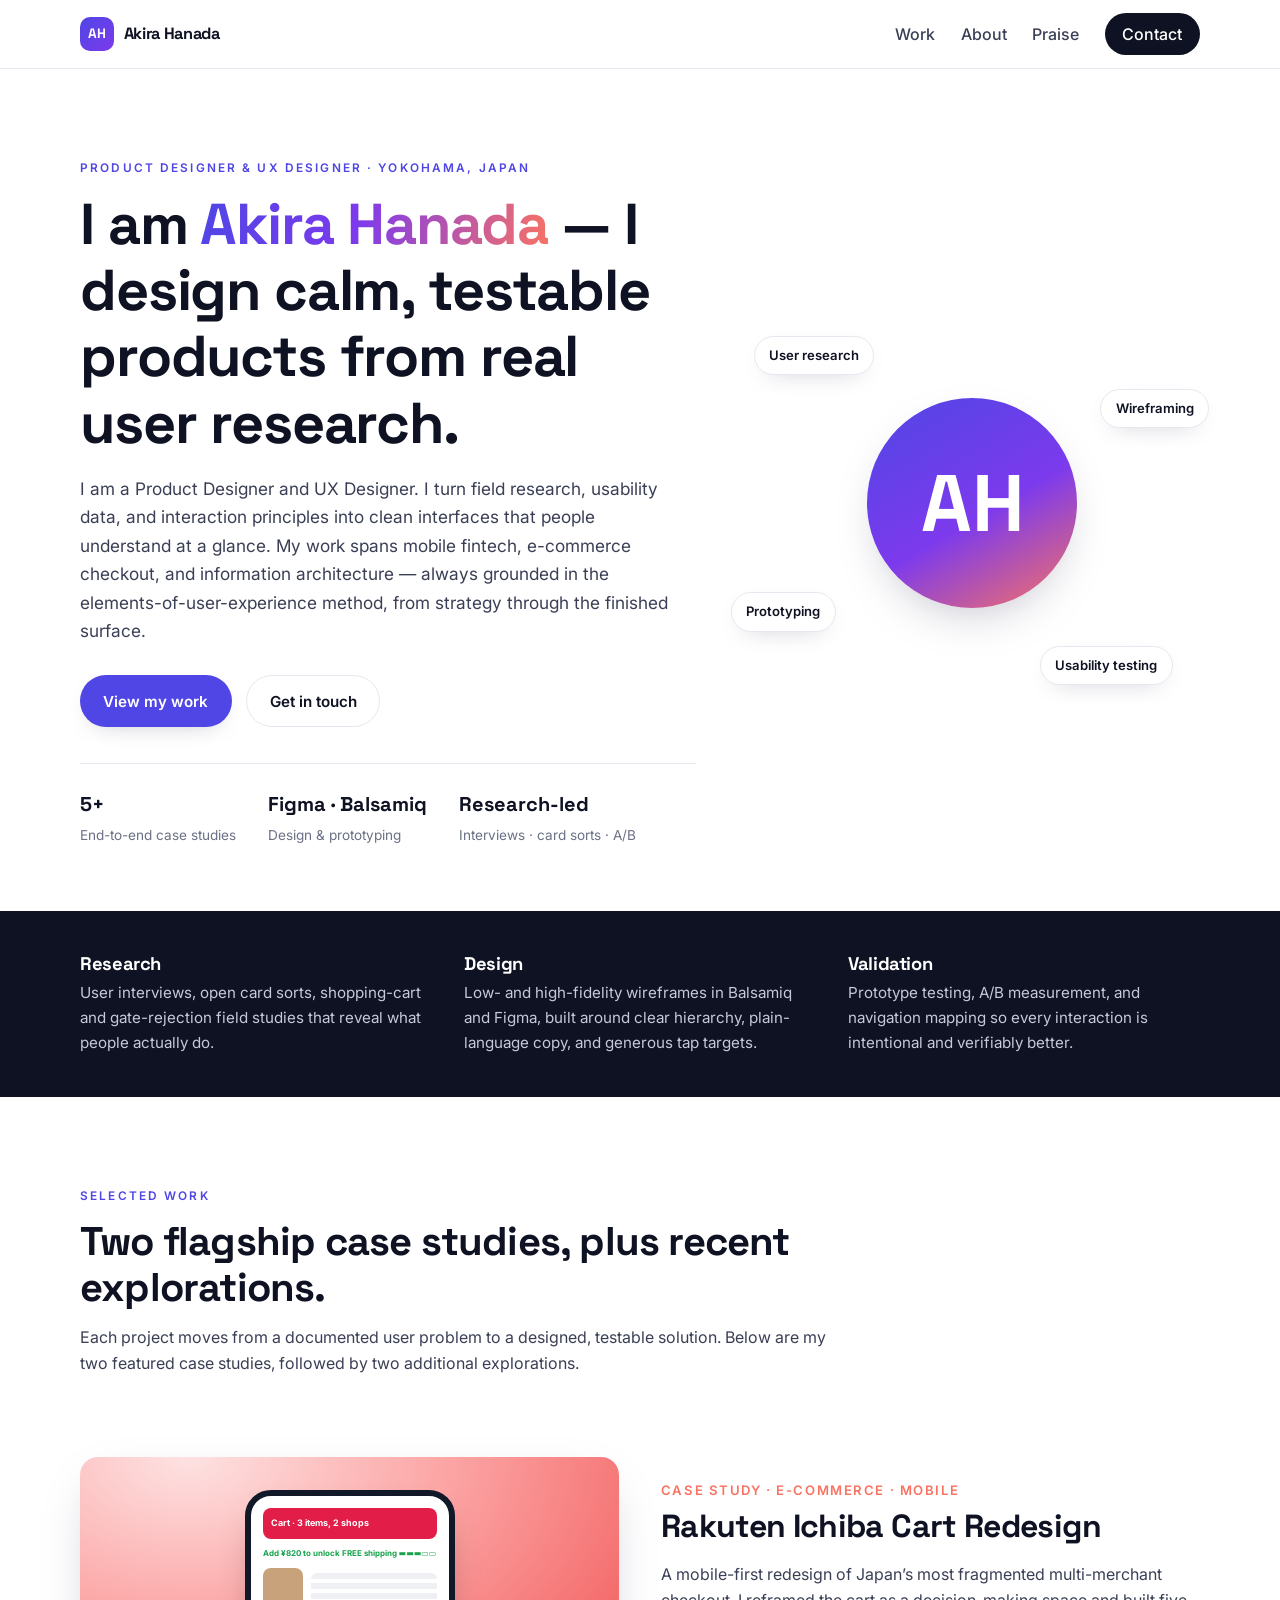
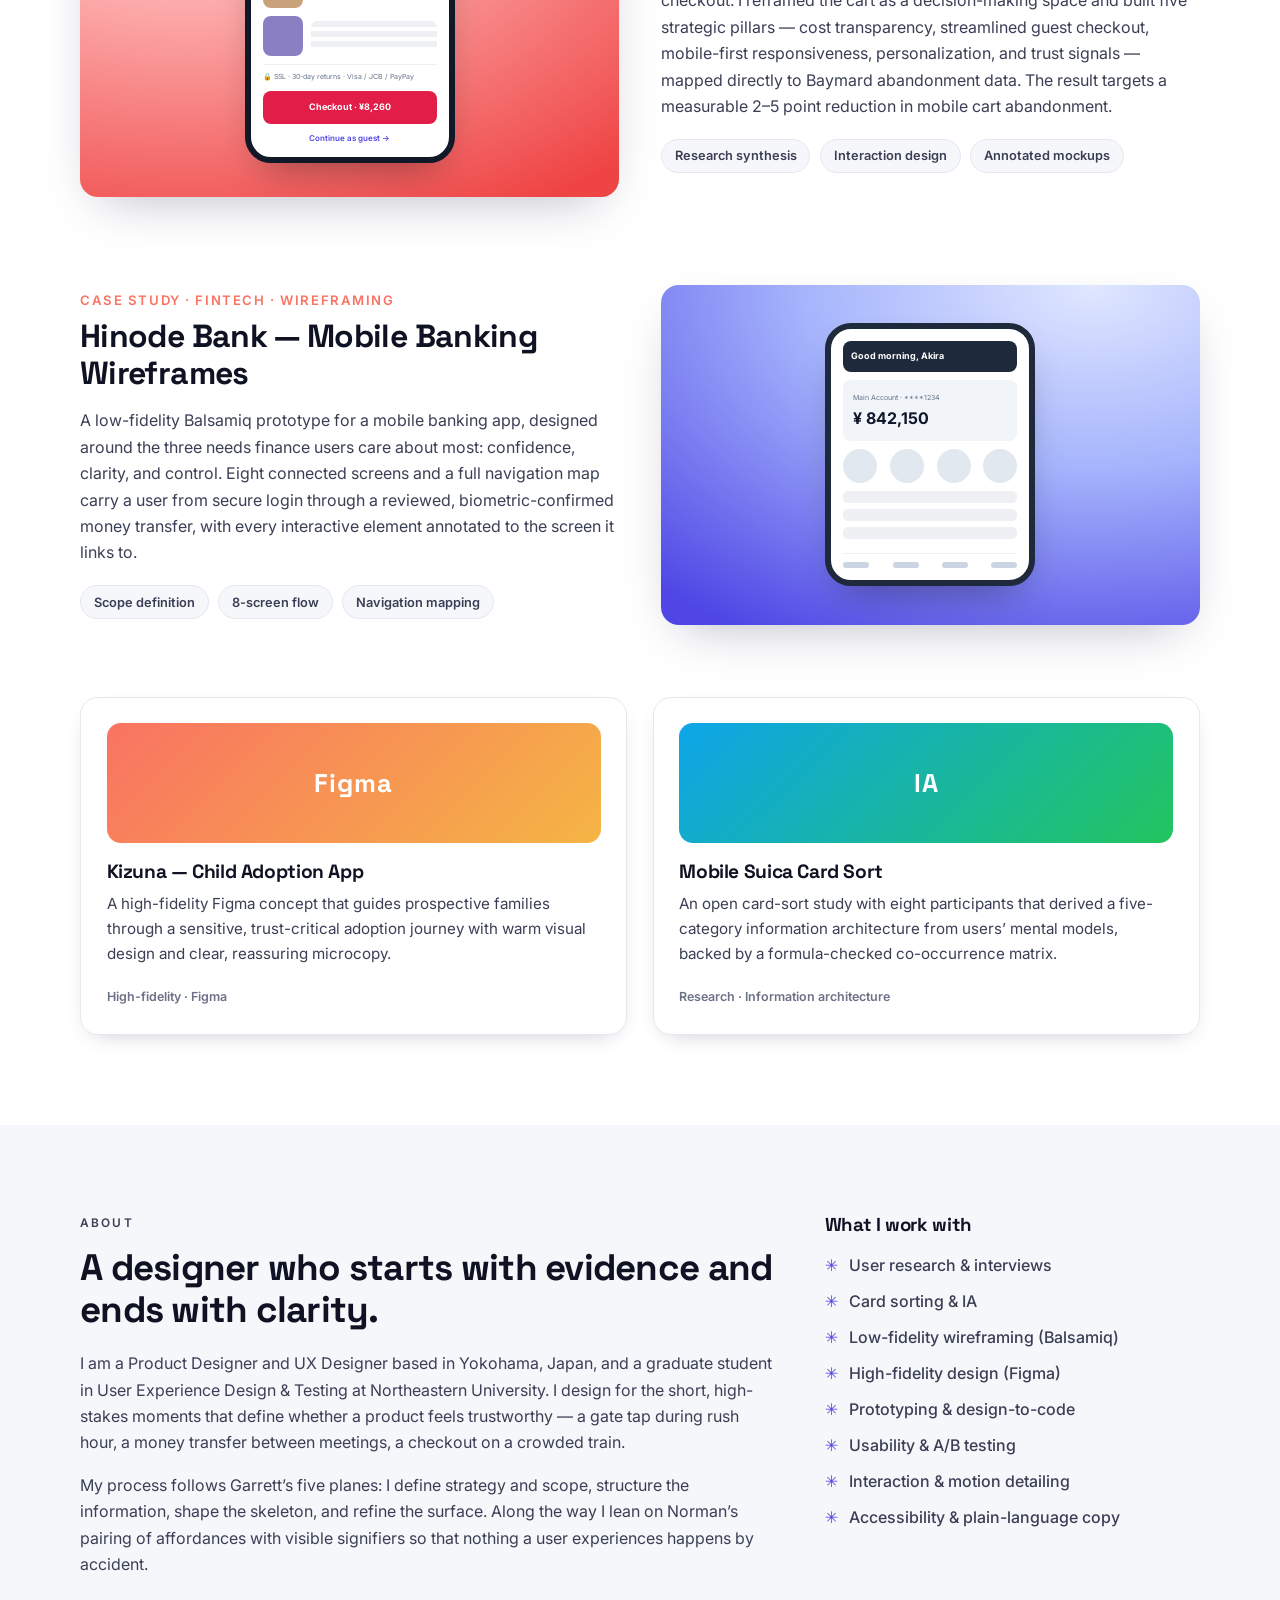
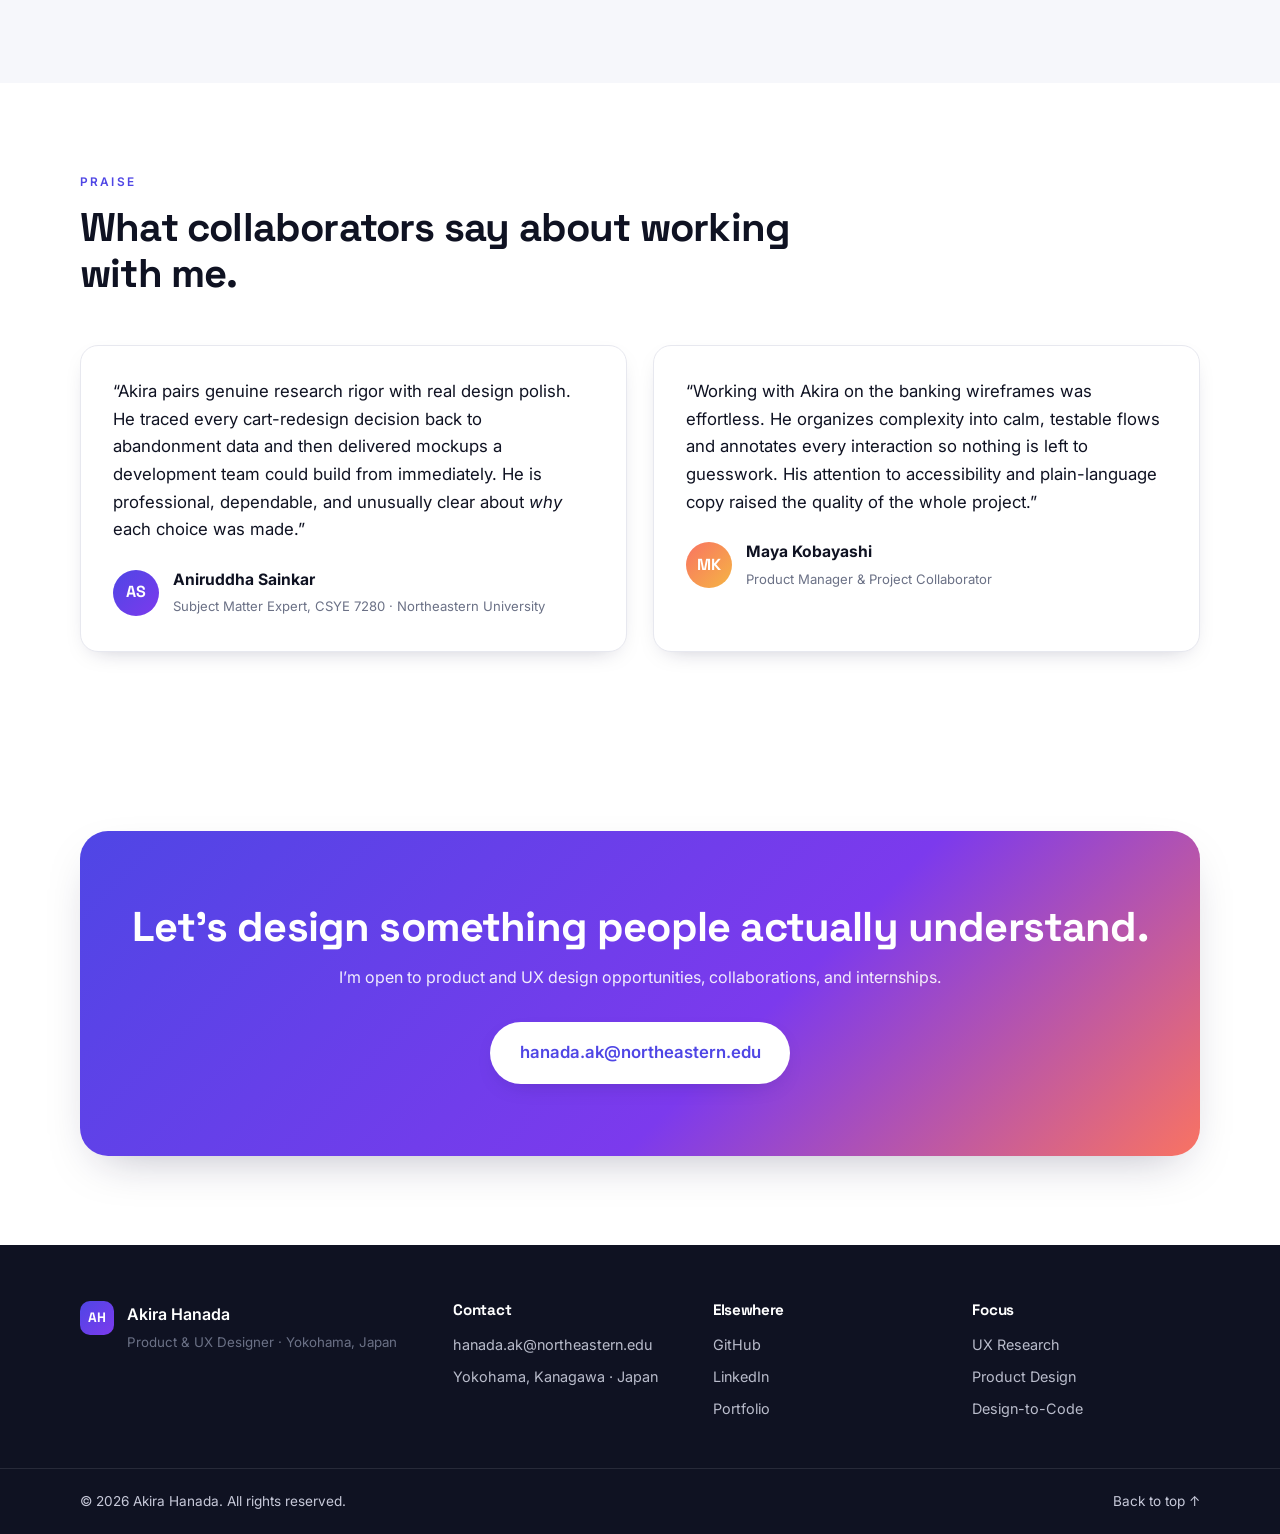
==== index.html @ cdd12715 "Initial commit: Akira Hanada ePortfolio (Product & UX Designer)" ====
<!DOCTYPE html>
<html lang="en">
<head>
  <meta charset="UTF-8" />
  <meta name="viewport" content="width=device-width, initial-scale=1.0" />
  <title>Akira Hanada — Product &amp; UX Designer</title>
  <meta name="description" content="Akira Hanada is a Product Designer and UX Designer who turns research into clean, testable, human-centered interfaces for mobile and web products." />
  <meta name="author" content="Akira Hanada" />

  <!-- Open Graph -->
  <meta property="og:title" content="Akira Hanada — Product &amp; UX Designer" />
  <meta property="og:description" content="Product Designer and UX Designer specializing in research-driven mobile and web experiences." />
  <meta property="og:type" content="website" />
  <meta property="og:url" content="https://akirahanada.github.io/" />

  <!-- Favicon (inline SVG monogram) -->
  <link rel="icon" href="data:image/svg+xml,%3Csvg xmlns='http://www.w3.org/2000/svg' viewBox='0 0 100 100'%3E%3Crect width='100' height='100' rx='22' fill='%234f46e5'/%3E%3Ctext x='50' y='68' font-family='Arial' font-size='52' font-weight='700' fill='white' text-anchor='middle'%3EAH%3C/text%3E%3C/svg%3E" />

  <link rel="preconnect" href="https://fonts.googleapis.com" />
  <link rel="preconnect" href="https://fonts.gstatic.com" crossorigin />
  <link href="https://fonts.googleapis.com/css2?family=Inter:wght@400;500;600;700&family=Space+Grotesk:wght@500;600;700&display=swap" rel="stylesheet" />
  <link rel="stylesheet" href="styles.css" />
</head>
<body>
  <!-- ===== Navigation ===== -->
  <header class="nav" id="top">
    <div class="container nav__inner">
      <a href="#top" class="brand" aria-label="Akira Hanada home">
        <span class="brand__mark">AH</span>
        <span class="brand__name">Akira Hanada</span>
      </a>

      <button class="nav__toggle" id="navToggle" aria-label="Toggle navigation" aria-expanded="false">
        <span></span><span></span><span></span>
      </button>

      <nav class="nav__links" id="navLinks">
        <a href="#work">Work</a>
        <a href="#about">About</a>
        <a href="#praise">Praise</a>
        <a href="#contact" class="nav__cta">Contact</a>
      </nav>
    </div>
  </header>

  <main>
    <!-- ===== Hero / Introduction ===== -->
    <section class="hero">
      <div class="container hero__inner">
        <div class="hero__copy">
          <p class="eyebrow">Product Designer &amp; UX Designer · Yokohama, Japan</p>
          <h1 class="hero__title">
            I&nbsp;am <span class="grad">Akira&nbsp;Hanada</span> — I design
            calm, testable products from real user research.
          </h1>
          <p class="hero__lead">
            I am a Product Designer and UX Designer. I turn field research, usability
            data, and interaction principles into clean interfaces that people
            understand at a glance. My work spans mobile fintech, e-commerce
            checkout, and information architecture — always grounded in the
            elements-of-user-experience method, from strategy through the finished
            surface.
          </p>
          <div class="hero__actions">
            <a href="#work" class="btn btn--primary">View my work</a>
            <a href="#contact" class="btn btn--ghost">Get in touch</a>
          </div>
          <ul class="hero__stats">
            <li><strong>5+</strong><span>End-to-end case studies</span></li>
            <li><strong>Figma · Balsamiq</strong><span>Design &amp; prototyping</span></li>
            <li><strong>Research-led</strong><span>Interviews · card sorts · A/B</span></li>
          </ul>
        </div>

        <div class="hero__visual" aria-hidden="true">
          <div class="avatar">AH</div>
          <div class="chip chip--1">User research</div>
          <div class="chip chip--2">Wireframing</div>
          <div class="chip chip--3">Prototyping</div>
          <div class="chip chip--4">Usability testing</div>
        </div>
      </div>
    </section>

    <!-- ===== What I do ===== -->
    <section class="strip">
      <div class="container strip__inner">
        <div class="strip__item">
          <h3>Research</h3>
          <p>User interviews, open card sorts, shopping-cart and gate-rejection field studies that reveal what people actually do.</p>
        </div>
        <div class="strip__item">
          <h3>Design</h3>
          <p>Low- and high-fidelity wireframes in Balsamiq and Figma, built around clear hierarchy, plain-language copy, and generous tap targets.</p>
        </div>
        <div class="strip__item">
          <h3>Validation</h3>
          <p>Prototype testing, A/B measurement, and navigation mapping so every interaction is intentional and verifiably better.</p>
        </div>
      </div>
    </section>

    <!-- ===== Project Showcase ===== -->
    <section class="section" id="work">
      <div class="container">
        <header class="section__head">
          <p class="eyebrow">Selected work</p>
          <h2>Two flagship case studies, plus recent explorations.</h2>
          <p class="section__sub">
            Each project moves from a documented user problem to a designed,
            testable solution. Below are my two featured case studies, followed by
            two additional explorations.
          </p>
        </header>

        <!-- Featured project 1 -->
        <article class="project">
          <div class="project__media project__media--rakuten" aria-hidden="true">
            <div class="phone">
              <div class="phone__bar"><span>Cart · 3 items, 2 shops</span></div>
              <div class="phone__ship">Add ¥820 to unlock FREE shipping ▬▬▬▭▭</div>
              <div class="phone__row"><span class="thumb"></span><span class="lines"></span></div>
              <div class="phone__row"><span class="thumb thumb--b"></span><span class="lines"></span></div>
              <div class="phone__trust">🔒 SSL · 30-day returns · Visa / JCB / PayPay</div>
              <div class="phone__cta">Checkout · ¥8,260</div>
              <div class="phone__guest">Continue as guest →</div>
            </div>
          </div>
          <div class="project__body">
            <p class="project__tag">Case study · E-commerce · Mobile</p>
            <h3 class="project__title">Rakuten Ichiba Cart Redesign</h3>
            <p class="project__desc">
              A mobile-first redesign of Japan&rsquo;s most fragmented multi-merchant
              checkout. I reframed the cart as a decision-making space and built five
              strategic pillars — cost transparency, streamlined guest checkout,
              mobile-first responsiveness, personalization, and trust signals — mapped
              directly to Baymard abandonment data. The result targets a measurable
              2–5 point reduction in mobile cart abandonment.
            </p>
            <ul class="project__meta">
              <li>Research synthesis</li><li>Interaction design</li><li>Annotated mockups</li>
            </ul>
          </div>
        </article>

        <!-- Featured project 2 -->
        <article class="project project--reverse">
          <div class="project__media project__media--hinode" aria-hidden="true">
            <div class="phone phone--bank">
              <div class="phone__bank-bar">Good morning, Akira</div>
              <div class="phone__balance"><small>Main Account · ****1234</small><b>¥ 842,150</b></div>
              <div class="phone__actions"><span></span><span></span><span></span><span></span></div>
              <div class="phone__list"><i></i><i></i><i></i></div>
              <div class="phone__nav"><u></u><u></u><u></u><u></u></div>
            </div>
          </div>
          <div class="project__body">
            <p class="project__tag">Case study · Fintech · Wireframing</p>
            <h3 class="project__title">Hinode Bank — Mobile Banking Wireframes</h3>
            <p class="project__desc">
              A low-fidelity Balsamiq prototype for a mobile banking app, designed
              around the three needs finance users care about most: confidence,
              clarity, and control. Eight connected screens and a full navigation map
              carry a user from secure login through a reviewed, biometric-confirmed
              money transfer, with every interactive element annotated to the screen
              it links to.
            </p>
            <ul class="project__meta">
              <li>Scope definition</li><li>8-screen flow</li><li>Navigation mapping</li>
            </ul>
          </div>
        </article>

        <!-- Additional explorations -->
        <div class="cards">
          <article class="card">
            <div class="card__art card__art--figma" aria-hidden="true">Figma</div>
            <h3>Kizuna — Child Adoption App</h3>
            <p>
              A high-fidelity Figma concept that guides prospective families through a
              sensitive, trust-critical adoption journey with warm visual design and
              clear, reassuring microcopy.
            </p>
            <span class="card__tag">High-fidelity · Figma</span>
          </article>

          <article class="card">
            <div class="card__art card__art--sort" aria-hidden="true">IA</div>
            <h3>Mobile Suica Card Sort</h3>
            <p>
              An open card-sort study with eight participants that derived a
              five-category information architecture from users&rsquo; mental models,
              backed by a formula-checked co-occurrence matrix.
            </p>
            <span class="card__tag">Research · Information architecture</span>
          </article>
        </div>
      </div>
    </section>

    <!-- ===== About ===== -->
    <section class="section section--muted" id="about">
      <div class="container about">
        <div class="about__copy">
          <p class="eyebrow">About</p>
          <h2>A designer who starts with evidence and ends with clarity.</h2>
          <p>
            I am a Product Designer and UX Designer based in Yokohama, Japan, and a
            graduate student in User Experience Design &amp; Testing at Northeastern
            University. I design for the short, high-stakes moments that define whether
            a product feels trustworthy — a gate tap during rush hour, a money transfer
            between meetings, a checkout on a crowded train.
          </p>
          <p>
            My process follows Garrett&rsquo;s five planes: I define strategy and scope,
            structure the information, shape the skeleton, and refine the surface. Along
            the way I lean on Norman&rsquo;s pairing of affordances with visible
            signifiers so that nothing a user experiences happens by accident.
          </p>
        </div>
        <div class="about__skills">
          <h3>What I work with</h3>
          <ul class="skills">
            <li>User research &amp; interviews</li>
            <li>Card sorting &amp; IA</li>
            <li>Low-fidelity wireframing (Balsamiq)</li>
            <li>High-fidelity design (Figma)</li>
            <li>Prototyping &amp; design-to-code</li>
            <li>Usability &amp; A/B testing</li>
            <li>Interaction &amp; motion detailing</li>
            <li>Accessibility &amp; plain-language copy</li>
          </ul>
        </div>
      </div>
    </section>

    <!-- ===== Testimonials ===== -->
    <section class="section" id="praise">
      <div class="container">
        <header class="section__head">
          <p class="eyebrow">Praise</p>
          <h2>What collaborators say about working with me.</h2>
        </header>
        <div class="quotes">
          <figure class="quote">
            <blockquote>
              &ldquo;Akira pairs genuine research rigor with real design polish. He
              traced every cart-redesign decision back to abandonment data and then
              delivered mockups a development team could build from immediately. He is
              professional, dependable, and unusually clear about <em>why</em> each
              choice was made.&rdquo;
            </blockquote>
            <figcaption>
              <span class="quote__avatar">AS</span>
              <span>
                <strong>Aniruddha Sainkar</strong>
                <small>Subject Matter Expert, CSYE 7280 · Northeastern University</small>
              </span>
            </figcaption>
          </figure>

          <figure class="quote">
            <blockquote>
              &ldquo;Working with Akira on the banking wireframes was effortless. He
              organizes complexity into calm, testable flows and annotates every
              interaction so nothing is left to guesswork. His attention to accessibility
              and plain-language copy raised the quality of the whole project.&rdquo;
            </blockquote>
            <figcaption>
              <span class="quote__avatar quote__avatar--2">MK</span>
              <span>
                <strong>Maya Kobayashi</strong>
                <small>Product Manager &amp; Project Collaborator</small>
              </span>
            </figcaption>
          </figure>
        </div>
      </div>
    </section>

    <!-- ===== Contact CTA ===== -->
    <section class="section cta" id="contact">
      <div class="container cta__inner">
        <h2>Let&rsquo;s design something people actually understand.</h2>
        <p>I&rsquo;m open to product and UX design opportunities, collaborations, and internships.</p>
        <a href="mailto:hanada.ak@northeastern.edu" class="btn btn--primary btn--lg">hanada.ak@northeastern.edu</a>
      </div>
    </section>
  </main>

  <!-- ===== Footer ===== -->
  <footer class="footer">
    <div class="container footer__inner">
      <div class="footer__brand">
        <span class="brand__mark">AH</span>
        <p>Akira Hanada<br /><small>Product &amp; UX Designer · Yokohama, Japan</small></p>
      </div>

      <div class="footer__col">
        <h4>Contact</h4>
        <a href="mailto:hanada.ak@northeastern.edu">hanada.ak@northeastern.edu</a>
        <span>Yokohama, Kanagawa · Japan</span>
      </div>

      <div class="footer__col">
        <h4>Elsewhere</h4>
        <a href="https://github.com/akirahanada" target="_blank" rel="noopener">GitHub</a>
        <a href="https://www.linkedin.com/in/akirahanada" target="_blank" rel="noopener">LinkedIn</a>
        <a href="https://akirahanada.github.io/" target="_blank" rel="noopener">Portfolio</a>
      </div>

      <div class="footer__col">
        <h4>Focus</h4>
        <span>UX Research</span>
        <span>Product Design</span>
        <span>Design-to-Code</span>
      </div>
    </div>
    <div class="footer__base">
      <div class="container footer__base-inner">
        <span>© <span id="year"></span> Akira Hanada. All rights reserved.</span>
        <a href="#top">Back to top ↑</a>
      </div>
    </div>
  </footer>

  <script src="script.js"></script>
</body>
</html>
---- styles.css ----
/* ===========================================================
   Akira Hanada — Portfolio styles
   =========================================================== */
:root {
  --ink: #0f1222;
  --ink-soft: #3a3f55;
  --muted: #6b7186;
  --line: #e7e8ef;
  --bg: #ffffff;
  --bg-soft: #f6f7fb;
  --brand: #4f46e5;
  --brand-2: #7c3aed;
  --accent: #f97362;
  --accent-2: #f5b544;
  --radius: 18px;
  --shadow: 0 18px 50px -22px rgba(24, 20, 60, .35);
  --shadow-sm: 0 8px 24px -14px rgba(24, 20, 60, .35);
  --maxw: 1120px;
  --ease: cubic-bezier(.22, .61, .36, 1);
}

* { box-sizing: border-box; }

html { scroll-behavior: smooth; }

body {
  margin: 0;
  font-family: "Inter", system-ui, -apple-system, "Segoe UI", sans-serif;
  color: var(--ink);
  background: var(--bg);
  line-height: 1.65;
  -webkit-font-smoothing: antialiased;
}

h1, h2, h3, h4, .brand__name {
  font-family: "Space Grotesk", "Inter", sans-serif;
  line-height: 1.15;
  letter-spacing: -0.02em;
  margin: 0;
}

a { color: inherit; text-decoration: none; }
img { max-width: 100%; display: block; }

.container { width: min(var(--maxw), 92%); margin-inline: auto; }

.eyebrow {
  text-transform: uppercase;
  letter-spacing: .18em;
  font-size: .74rem;
  font-weight: 600;
  color: var(--brand);
  margin: 0 0 .8rem;
}

.grad {
  background: linear-gradient(100deg, var(--brand), var(--brand-2) 45%, var(--accent));
  -webkit-background-clip: text;
  background-clip: text;
  color: transparent;
}

/* ===== Buttons ===== */
.btn {
  display: inline-flex;
  align-items: center;
  gap: .5rem;
  padding: .8rem 1.4rem;
  border-radius: 999px;
  font-weight: 600;
  font-size: .95rem;
  transition: transform .25s var(--ease), box-shadow .25s var(--ease), background .25s;
  border: 1.5px solid transparent;
}
.btn--primary { background: var(--brand); color: #fff; box-shadow: var(--shadow-sm); }
.btn--primary:hover { transform: translateY(-2px); box-shadow: 0 16px 34px -16px rgba(79,70,229,.7); }
.btn--ghost { border-color: var(--line); color: var(--ink); }
.btn--ghost:hover { border-color: var(--brand); color: var(--brand); transform: translateY(-2px); }
.btn--lg { padding: 1rem 1.8rem; font-size: 1.05rem; }

/* ===== Navigation ===== */
.nav {
  position: sticky; top: 0; z-index: 50;
  background: rgba(255,255,255,.82);
  backdrop-filter: saturate(180%) blur(14px);
  border-bottom: 1px solid var(--line);
}
.nav__inner { display: flex; align-items: center; justify-content: space-between; height: 68px; }
.brand { display: flex; align-items: center; gap: .6rem; font-weight: 700; }
.brand__mark {
  width: 34px; height: 34px; border-radius: 10px;
  background: linear-gradient(135deg, var(--brand), var(--brand-2));
  color: #fff; display: grid; place-items: center;
  font-family: "Space Grotesk"; font-size: .85rem; font-weight: 700;
}
.brand__name { font-size: 1.02rem; }
.nav__links { display: flex; align-items: center; gap: 1.6rem; }
.nav__links a { font-weight: 500; color: var(--ink-soft); transition: color .2s; }
.nav__links a:hover { color: var(--brand); }
.nav__cta {
  background: var(--ink); color: #fff !important;
  padding: .5rem 1.1rem; border-radius: 999px;
}
.nav__cta:hover { background: var(--brand); }
.nav__toggle { display: none; flex-direction: column; gap: 5px; background: none; border: 0; cursor: pointer; padding: 6px; }
.nav__toggle span { width: 24px; height: 2px; background: var(--ink); border-radius: 2px; transition: .3s; }

/* ===== Hero ===== */
.hero { padding: clamp(3rem, 7vw, 6rem) 0 clamp(2.5rem, 5vw, 4rem); overflow: hidden; }
.hero__inner { display: grid; grid-template-columns: 1.15fr .85fr; gap: 3rem; align-items: center; }
.hero__title { font-size: clamp(2.1rem, 4.6vw, 3.6rem); font-weight: 700; margin-bottom: 1.2rem; }
.hero__lead { color: var(--ink-soft); font-size: 1.08rem; max-width: 54ch; }
.hero__actions { display: flex; gap: .9rem; margin: 1.8rem 0 2.2rem; flex-wrap: wrap; }
.hero__stats { list-style: none; display: flex; gap: 2rem; padding: 0; margin: 0; flex-wrap: wrap; border-top: 1px solid var(--line); padding-top: 1.5rem; }
.hero__stats strong { display: block; font-family: "Space Grotesk"; font-size: 1.25rem; }
.hero__stats span { color: var(--muted); font-size: .85rem; }

.hero__visual { position: relative; height: 380px; display: grid; place-items: center; }
.avatar {
  width: 210px; height: 210px; border-radius: 50%;
  background: linear-gradient(150deg, var(--brand), var(--brand-2) 55%, var(--accent));
  color: #fff; display: grid; place-items: center;
  font-family: "Space Grotesk"; font-size: 5rem; font-weight: 700;
  box-shadow: var(--shadow);
}
.chip {
  position: absolute; background: #fff; border: 1px solid var(--line);
  padding: .5rem .9rem; border-radius: 999px; font-size: .82rem; font-weight: 600;
  box-shadow: var(--shadow-sm); animation: float 6s ease-in-out infinite;
}
.chip--1 { top: 6%; left: 2%; }
.chip--2 { top: 20%; right: -2%; animation-delay: 1.2s; }
.chip--3 { bottom: 16%; left: -3%; animation-delay: 2.1s; }
.chip--4 { bottom: 2%; right: 6%; animation-delay: 3s; }
@keyframes float { 0%,100% { transform: translateY(0); } 50% { transform: translateY(-10px); } }

/* ===== Strip ===== */
.strip { background: var(--ink); color: #fff; }
.strip__inner { display: grid; grid-template-columns: repeat(3, 1fr); gap: 2rem; padding: 2.6rem 0; }
.strip__item h3 { font-size: 1.15rem; margin-bottom: .4rem; color: #fff; }
.strip__item p { margin: 0; color: #c7c9d9; font-size: .95rem; }

/* ===== Sections ===== */
.section { padding: clamp(3.5rem, 7vw, 6rem) 0; }
.section--muted { background: var(--bg-soft); }
.section__head { max-width: 760px; margin-bottom: 3rem; }
.section__head h2 { font-size: clamp(1.7rem, 3.3vw, 2.5rem); }
.section__sub { color: var(--ink-soft); margin-top: .8rem; }

/* ===== Projects ===== */
.project {
  display: grid; grid-template-columns: 1fr 1fr; gap: 2.6rem; align-items: center;
  padding: 2rem 0; margin-bottom: 1.5rem;
}
.project--reverse .project__media { order: 2; }
.project__tag { color: var(--accent); font-weight: 600; font-size: .82rem; text-transform: uppercase; letter-spacing: .12em; margin: 0 0 .4rem; }
.project__title { font-size: clamp(1.5rem, 2.6vw, 2rem); margin-bottom: .8rem; }
.project__desc { color: var(--ink-soft); }
.project__meta { list-style: none; display: flex; flex-wrap: wrap; gap: .6rem; padding: 0; margin: 1.2rem 0 0; }
.project__meta li { background: var(--bg-soft); border: 1px solid var(--line); padding: .35rem .8rem; border-radius: 999px; font-size: .8rem; font-weight: 600; color: var(--ink-soft); }

.project__media {
  border-radius: var(--radius); min-height: 340px; display: grid; place-items: center;
  box-shadow: var(--shadow); position: relative; overflow: hidden;
}
.project__media--rakuten { background: radial-gradient(120% 120% at 20% 0%, #fee2e2, #fca5a5 40%, #ef4444); }
.project__media--hinode { background: radial-gradient(120% 120% at 80% 0%, #e0e7ff, #a5b4fc 45%, #4f46e5); }

/* phone mockups */
.phone {
  width: 210px; background: #fff; border-radius: 26px; padding: 12px;
  box-shadow: 0 20px 40px -18px rgba(0,0,0,.4); border: 6px solid #111827;
  display: flex; flex-direction: column; gap: 8px; font-size: 9px;
}
.phone__bar { background: #e11d48; color: #fff; border-radius: 8px; padding: 8px; font-weight: 700; }
.phone__ship { color: #16a34a; font-weight: 700; font-size: 8px; }
.phone__row { display: flex; gap: 8px; align-items: center; }
.thumb { width: 40px; height: 40px; border-radius: 8px; background: #c8a27a; flex: none; }
.thumb--b { background: #8b7fc4; }
.lines { flex: 1; height: 30px; border-radius: 6px; background: repeating-linear-gradient(#eef0f4 0 6px, #fff 6px 10px); }
.phone__trust { font-size: 7px; color: #64748b; border-top: 1px solid #eef0f4; padding-top: 6px; }
.phone__cta { background: #e11d48; color: #fff; text-align: center; padding: 9px; border-radius: 8px; font-weight: 700; }
.phone__guest { text-align: center; color: #4f46e5; font-weight: 600; font-size: 8px; }

.phone--bank { border-color: #1e293b; }
.phone__bank-bar { background: #1e293b; color: #fff; border-radius: 8px; padding: 8px; font-weight: 700; }
.phone__balance { background: #f1f5f9; border-radius: 8px; padding: 10px; }
.phone__balance small { color: #64748b; font-size: 7px; }
.phone__balance b { display: block; font-size: 16px; color: #0f172a; }
.phone__actions { display: flex; justify-content: space-between; }
.phone__actions span { width: 34px; height: 34px; border-radius: 50%; background: #e2e8f0; }
.phone__list i { display: block; height: 12px; border-radius: 5px; background: #eef0f4; margin-bottom: 6px; }
.phone__nav { display: flex; justify-content: space-between; border-top: 1px solid #eef0f4; padding-top: 8px; }
.phone__nav u { width: 26px; height: 6px; border-radius: 4px; background: #cbd5e1; }

/* small explorations */
.cards { display: grid; grid-template-columns: repeat(2, 1fr); gap: 1.6rem; margin-top: 2.5rem; }
.card {
  background: #fff; border: 1px solid var(--line); border-radius: var(--radius);
  padding: 1.6rem; box-shadow: var(--shadow-sm);
  transition: transform .28s var(--ease), box-shadow .28s var(--ease);
}
.card:hover { transform: translateY(-6px); box-shadow: var(--shadow); }
.card__art {
  height: 120px; border-radius: 14px; margin-bottom: 1.1rem;
  display: grid; place-items: center; color: #fff; font-family: "Space Grotesk";
  font-weight: 700; font-size: 1.6rem; letter-spacing: .04em;
}
.card__art--figma { background: linear-gradient(135deg, #f97362, #f5b544); }
.card__art--sort { background: linear-gradient(135deg, #0ea5e9, #22c55e); }
.card h3 { font-size: 1.2rem; margin-bottom: .5rem; }
.card p { color: var(--ink-soft); font-size: .95rem; margin: 0 0 1rem; }
.card__tag { font-size: .78rem; font-weight: 600; color: var(--muted); }

/* ===== About ===== */
.about { display: grid; grid-template-columns: 1.3fr .7fr; gap: 3rem; }
.about__copy p { color: var(--ink-soft); }
.about__copy h2 { margin-bottom: 1.2rem; font-size: clamp(1.6rem, 3vw, 2.3rem); }
.about__skills h3 { margin-bottom: 1rem; }
.skills { list-style: none; padding: 0; margin: 0; display: grid; gap: .6rem; }
.skills li { position: relative; padding-left: 1.5rem; color: var(--ink-soft); font-weight: 500; }
.skills li::before { content: "✳"; position: absolute; left: 0; color: var(--brand); }

/* ===== Testimonials ===== */
.quotes { display: grid; grid-template-columns: repeat(2, 1fr); gap: 1.6rem; }
.quote {
  margin: 0; background: #fff; border: 1px solid var(--line); border-radius: var(--radius);
  padding: 2rem; box-shadow: var(--shadow-sm);
}
.quote blockquote { margin: 0 0 1.4rem; font-size: 1.05rem; color: var(--ink); }
.quote figcaption { display: flex; align-items: center; gap: .9rem; }
.quote__avatar {
  width: 46px; height: 46px; border-radius: 50%; flex: none;
  background: linear-gradient(135deg, var(--brand), var(--brand-2));
  color: #fff; display: grid; place-items: center; font-weight: 700; font-family: "Space Grotesk";
}
.quote__avatar--2 { background: linear-gradient(135deg, var(--accent), var(--accent-2)); }
.quote figcaption strong { display: block; font-size: .98rem; }
.quote figcaption small { color: var(--muted); font-size: .82rem; }

/* ===== CTA ===== */
.cta { text-align: center; }
.cta__inner {
  background: linear-gradient(135deg, var(--brand), var(--brand-2) 60%, var(--accent));
  color: #fff; border-radius: 28px; padding: clamp(2.5rem, 6vw, 4.5rem) 1.5rem;
  box-shadow: var(--shadow);
}
.cta__inner h2 { font-size: clamp(1.7rem, 3.4vw, 2.6rem); margin-bottom: .8rem; }
.cta__inner p { color: rgba(255,255,255,.9); margin: 0 0 2rem; }
.cta .btn--primary { background: #fff; color: var(--brand); }
.cta .btn--primary:hover { background: #f1f5f9; }

/* ===== Footer ===== */
.footer { background: var(--ink); color: #c7c9d9; padding-top: 3.5rem; }
.footer__inner { display: grid; grid-template-columns: 1.5fr 1fr 1fr 1fr; gap: 2rem; padding-bottom: 2.5rem; }
.footer__brand { display: flex; gap: .8rem; align-items: flex-start; }
.footer__brand p { margin: 0; color: #fff; font-weight: 600; }
.footer__brand small { color: var(--muted); font-weight: 400; }
.footer__col h4 { color: #fff; font-size: .95rem; margin-bottom: .9rem; }
.footer__col a, .footer__col span { display: block; color: #b9bccb; font-size: .9rem; margin-bottom: .5rem; transition: color .2s; }
.footer__col a:hover { color: var(--accent-2); }
.footer__base { border-top: 1px solid rgba(255,255,255,.1); }
.footer__base-inner { display: flex; justify-content: space-between; align-items: center; padding: 1.3rem 0; font-size: .85rem; }
.footer__base-inner a:hover { color: #fff; }

/* ===== Reveal on scroll ===== */
.reveal { opacity: 0; transform: translateY(24px); transition: opacity .7s var(--ease), transform .7s var(--ease); }
.reveal.is-visible { opacity: 1; transform: none; }

/* ===== Responsive ===== */
@media (max-width: 900px) {
  .hero__inner { grid-template-columns: 1fr; }
  .hero__visual { order: -1; height: 300px; }
  .avatar { width: 160px; height: 160px; font-size: 3.6rem; }
  .strip__inner { grid-template-columns: 1fr; gap: 1.4rem; }
  .project, .project--reverse { grid-template-columns: 1fr; }
  .project--reverse .project__media { order: 0; }
  .about { grid-template-columns: 1fr; }
  .footer__inner { grid-template-columns: 1fr 1fr; }
}

@media (max-width: 640px) {
  .nav__toggle { display: flex; }
  .nav__links {
    position: absolute; top: 68px; left: 0; right: 0;
    flex-direction: column; align-items: flex-start; gap: 0;
    background: #fff; border-bottom: 1px solid var(--line);
    padding: .5rem 6%; max-height: 0; overflow: hidden; transition: max-height .35s var(--ease);
  }
  .nav__links.open { max-height: 320px; }
  .nav__links a { width: 100%; padding: .85rem 0; border-bottom: 1px solid var(--line); }
  .nav__cta { margin: .6rem 0; }
  .cards, .quotes { grid-template-columns: 1fr; }
  .footer__inner { grid-template-columns: 1fr; }
  .hero__stats { gap: 1.3rem; }
  .footer__base-inner { flex-direction: column; gap: .6rem; }
}

@media (prefers-reduced-motion: reduce) {
  * { animation: none !important; scroll-behavior: auto; }
  .reveal { opacity: 1; transform: none; }
}
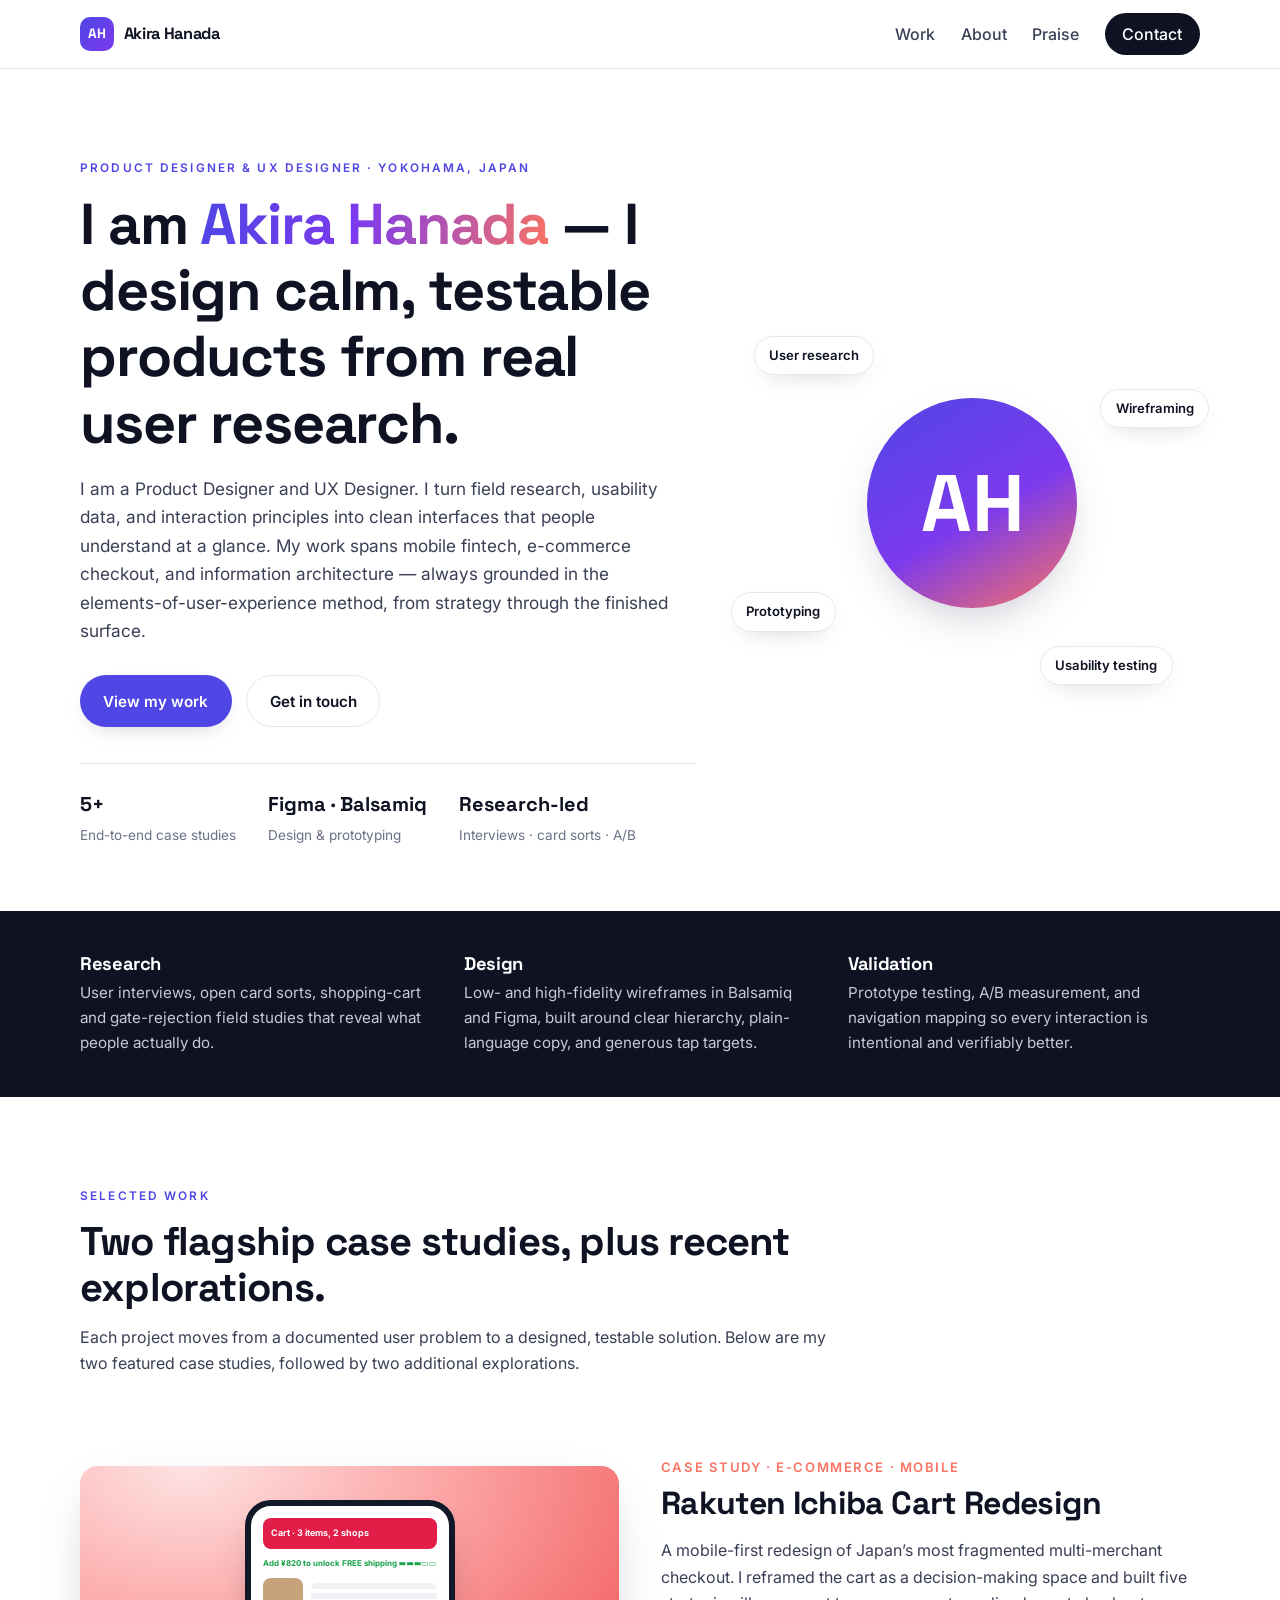
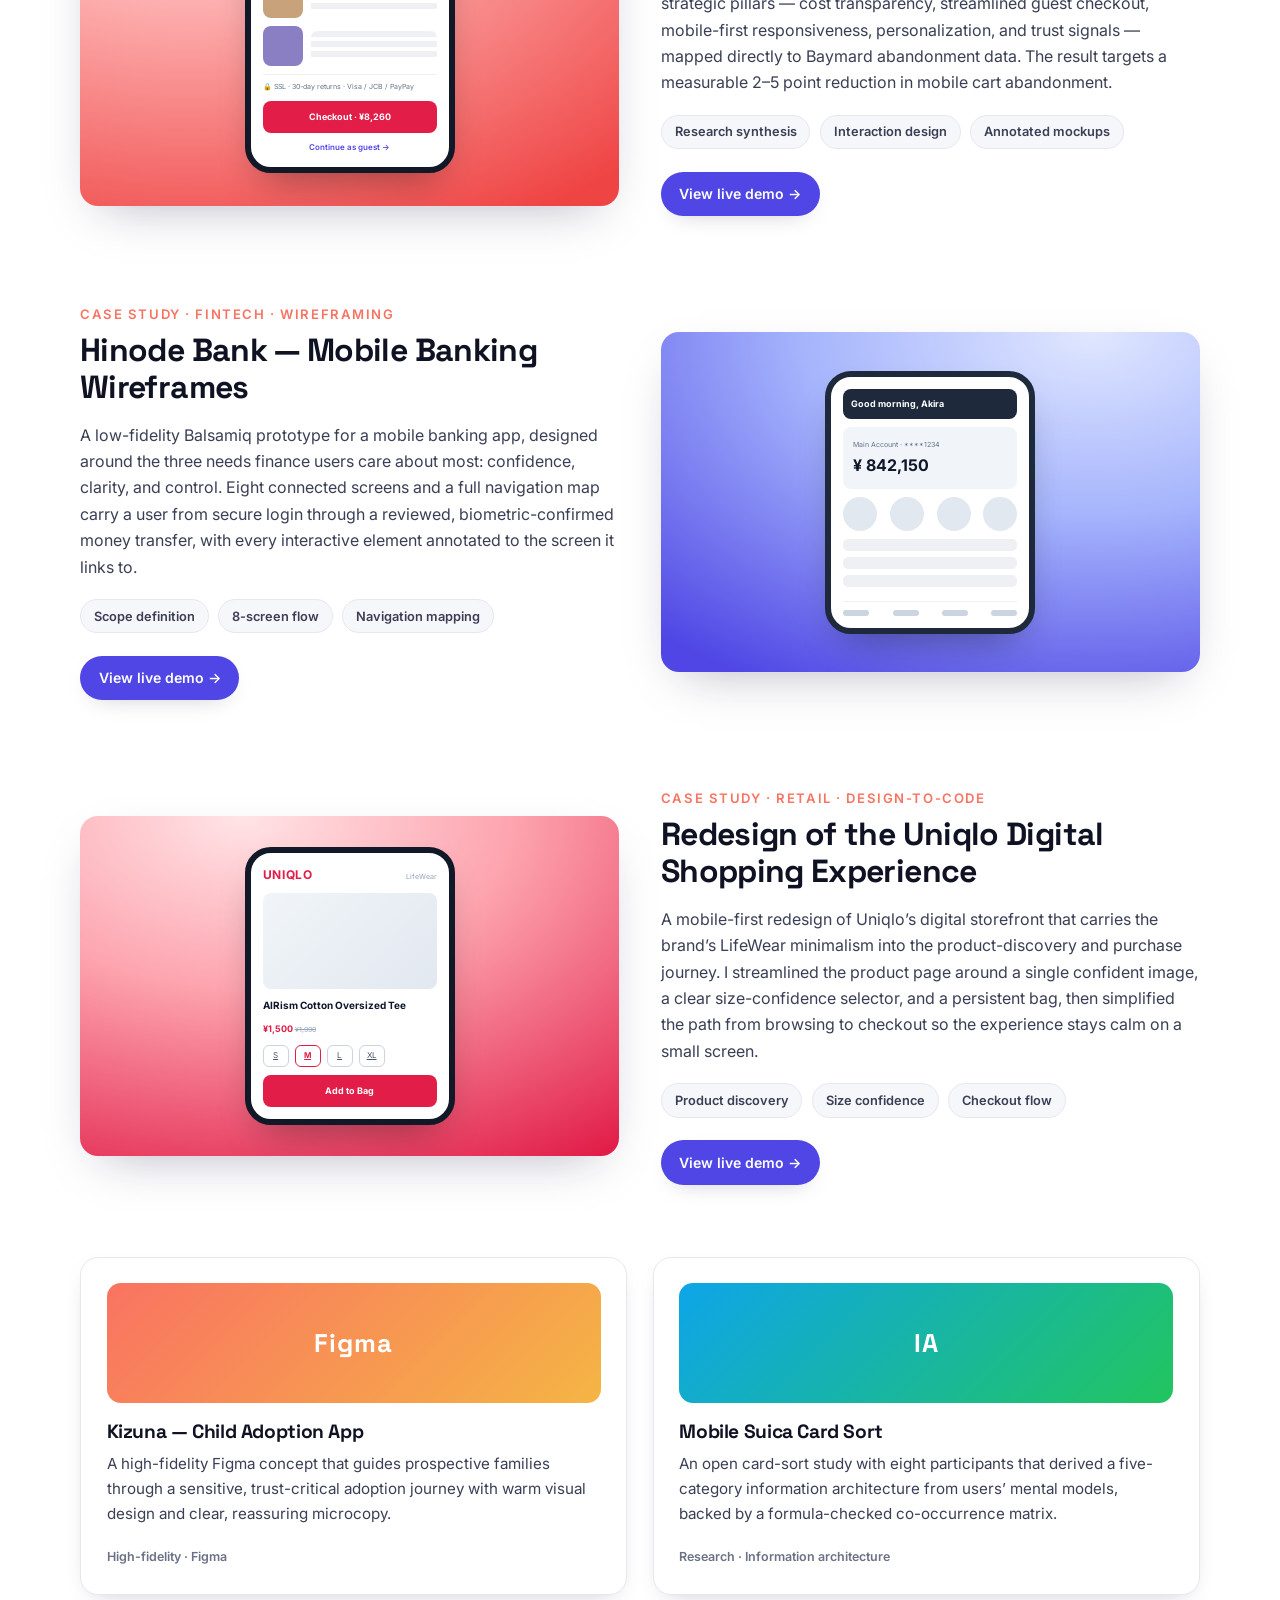
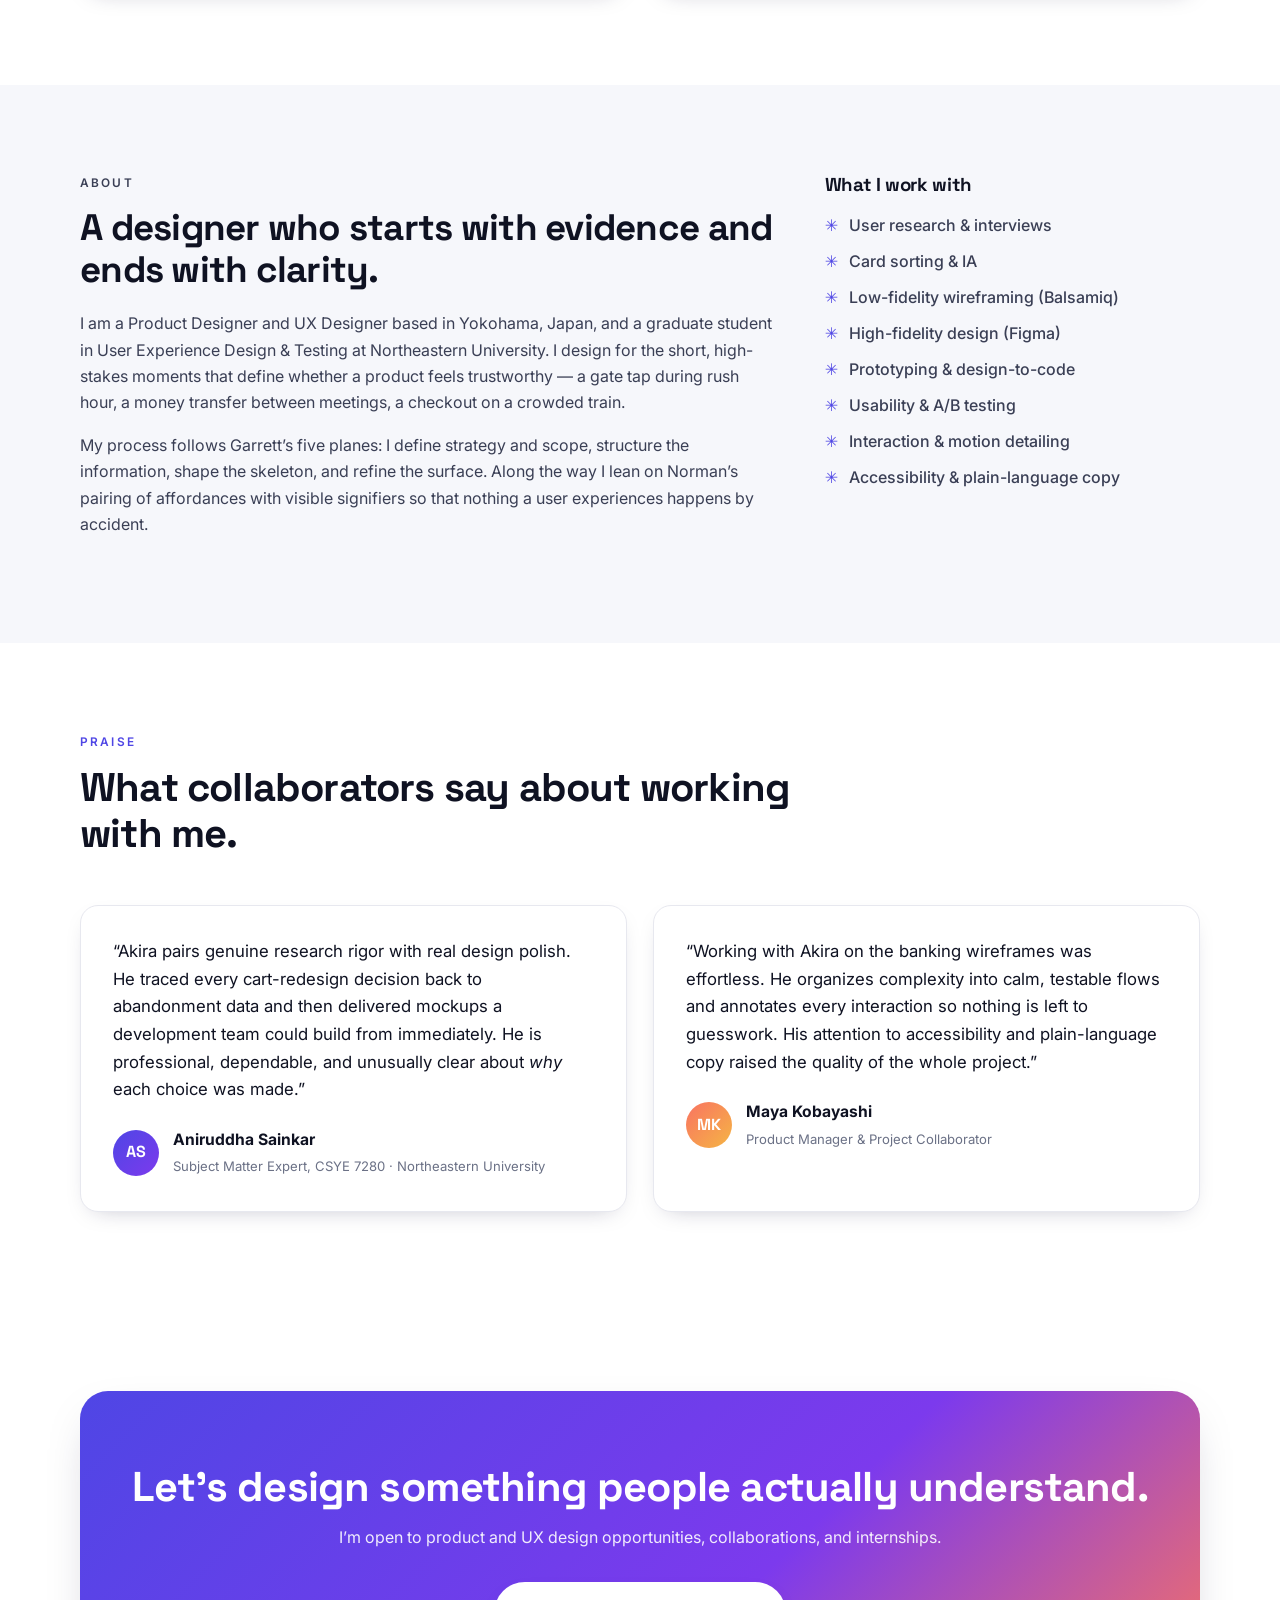
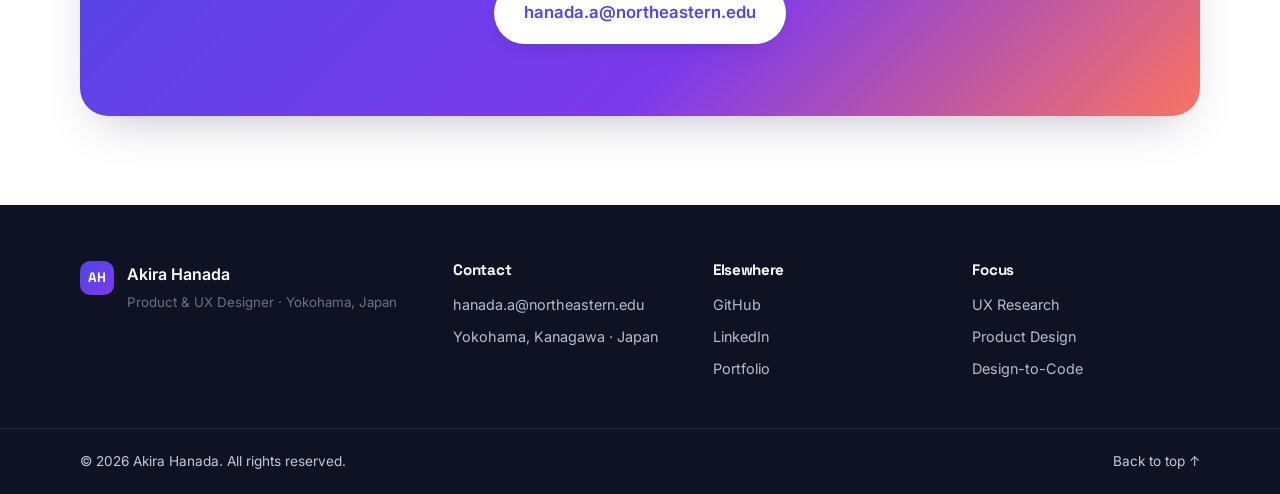
==== commit ce208bce: "Fix email, add Uniqlo project, and add interactive demos (Rakuten, Hinode, Uniqlo)" ====
--- a/index.html
+++ b/index.html
@@ -140,6 +140,9 @@
             <ul class="project__meta">
               <li>Research synthesis</li><li>Interaction design</li><li>Annotated mockups</li>
             </ul>
+            <div class="project__links">
+              <a href="rakuten-cart/" class="btn btn--primary btn--sm">View live demo →</a>
+            </div>
           </div>
         </article>
 
@@ -168,6 +171,40 @@
             <ul class="project__meta">
               <li>Scope definition</li><li>8-screen flow</li><li>Navigation mapping</li>
             </ul>
+            <div class="project__links">
+              <a href="hinode-bank/" class="btn btn--primary btn--sm">View live demo →</a>
+            </div>
+          </div>
+        </article>
+
+        <!-- Featured project 3 -->
+        <article class="project">
+          <div class="project__media project__media--uniqlo" aria-hidden="true">
+            <div class="phone phone--shop">
+              <div class="phone__shop-bar"><b>UNIQLO</b><span>LifeWear</span></div>
+              <div class="phone__hero"></div>
+              <div class="phone__pname">AIRism Cotton Oversized Tee</div>
+              <div class="phone__price">¥1,500 <s>¥1,990</s></div>
+              <div class="phone__sizes"><u>S</u><u class="on">M</u><u>L</u><u>XL</u></div>
+              <div class="phone__addcart">Add to Bag</div>
+            </div>
+          </div>
+          <div class="project__body">
+            <p class="project__tag">Case study · Retail · Design-to-Code</p>
+            <h3 class="project__title">Redesign of the Uniqlo Digital Shopping Experience</h3>
+            <p class="project__desc">
+              A mobile-first redesign of Uniqlo&rsquo;s digital storefront that carries the
+              brand&rsquo;s LifeWear minimalism into the product-discovery and purchase
+              journey. I streamlined the product page around a single confident image,
+              a clear size-confidence selector, and a persistent bag, then simplified the
+              path from browsing to checkout so the experience stays calm on a small screen.
+            </p>
+            <ul class="project__meta">
+              <li>Product discovery</li><li>Size confidence</li><li>Checkout flow</li>
+            </ul>
+            <div class="project__links">
+              <a href="uniqlo/" class="btn btn--primary btn--sm">View live demo →</a>
+            </div>
           </div>
         </article>
 
@@ -283,7 +320,7 @@
       <div class="container cta__inner">
         <h2>Let&rsquo;s design something people actually understand.</h2>
         <p>I&rsquo;m open to product and UX design opportunities, collaborations, and internships.</p>
-        <a href="mailto:hanada.ak@northeastern.edu" class="btn btn--primary btn--lg">hanada.ak@northeastern.edu</a>
+        <a href="mailto:hanada.a@northeastern.edu" class="btn btn--primary btn--lg">hanada.a@northeastern.edu</a>
       </div>
     </section>
   </main>
@@ -298,7 +335,7 @@
 
       <div class="footer__col">
         <h4>Contact</h4>
-        <a href="mailto:hanada.ak@northeastern.edu">hanada.ak@northeastern.edu</a>
+        <a href="mailto:hanada.a@northeastern.edu">hanada.a@northeastern.edu</a>
         <span>Yokohama, Kanagawa · Japan</span>
       </div>
 
--- a/styles.css
+++ b/styles.css
@@ -77,6 +77,7 @@
 .btn--ghost { border-color: var(--line); color: var(--ink); }
 .btn--ghost:hover { border-color: var(--brand); color: var(--brand); transform: translateY(-2px); }
 .btn--lg { padding: 1rem 1.8rem; font-size: 1.05rem; }
+.btn--sm { padding: .6rem 1.1rem; font-size: .88rem; }
 
 /* ===== Navigation ===== */
 .nav {
@@ -158,6 +159,7 @@
 .project__desc { color: var(--ink-soft); }
 .project__meta { list-style: none; display: flex; flex-wrap: wrap; gap: .6rem; padding: 0; margin: 1.2rem 0 0; }
 .project__meta li { background: var(--bg-soft); border: 1px solid var(--line); padding: .35rem .8rem; border-radius: 999px; font-size: .8rem; font-weight: 600; color: var(--ink-soft); }
+.project__links { margin-top: 1.4rem; }
 
 .project__media {
   border-radius: var(--radius); min-height: 340px; display: grid; place-items: center;
@@ -165,6 +167,7 @@
 }
 .project__media--rakuten { background: radial-gradient(120% 120% at 20% 0%, #fee2e2, #fca5a5 40%, #ef4444); }
 .project__media--hinode { background: radial-gradient(120% 120% at 80% 0%, #e0e7ff, #a5b4fc 45%, #4f46e5); }
+.project__media--uniqlo { background: radial-gradient(120% 120% at 30% 0%, #ffe4e6, #fda4af 42%, #e11d48); }
 
 /* phone mockups */
 .phone {
@@ -192,6 +195,19 @@
 .phone__list i { display: block; height: 12px; border-radius: 5px; background: #eef0f4; margin-bottom: 6px; }
 .phone__nav { display: flex; justify-content: space-between; border-top: 1px solid #eef0f4; padding-top: 8px; }
 .phone__nav u { width: 26px; height: 6px; border-radius: 4px; background: #cbd5e1; }
+
+.phone--shop { border-color: #111827; }
+.phone__shop-bar { display: flex; justify-content: space-between; align-items: baseline; }
+.phone__shop-bar b { color: #e11d48; font-size: 12px; letter-spacing: .06em; }
+.phone__shop-bar span { color: #94a3b8; font-size: 7px; }
+.phone__hero { height: 96px; border-radius: 8px; background: linear-gradient(135deg, #f1f5f9, #e2e8f0); }
+.phone__pname { font-weight: 700; color: #0f172a; font-size: 10px; }
+.phone__price { color: #e11d48; font-weight: 700; }
+.phone__price s { color: #94a3b8; font-weight: 400; font-size: 7px; }
+.phone__sizes { display: flex; gap: 6px; }
+.phone__sizes u { width: 26px; height: 22px; border-radius: 6px; border: 1px solid #cbd5e1; display: grid; place-items: center; font-size: 8px; color: #475569; }
+.phone__sizes u.on { border-color: #e11d48; color: #e11d48; font-weight: 700; }
+.phone__addcart { background: #e11d48; color: #fff; text-align: center; padding: 9px; border-radius: 8px; font-weight: 700; }
 
 /* small explorations */
 .cards { display: grid; grid-template-columns: repeat(2, 1fr); gap: 1.6rem; margin-top: 2.5rem; }
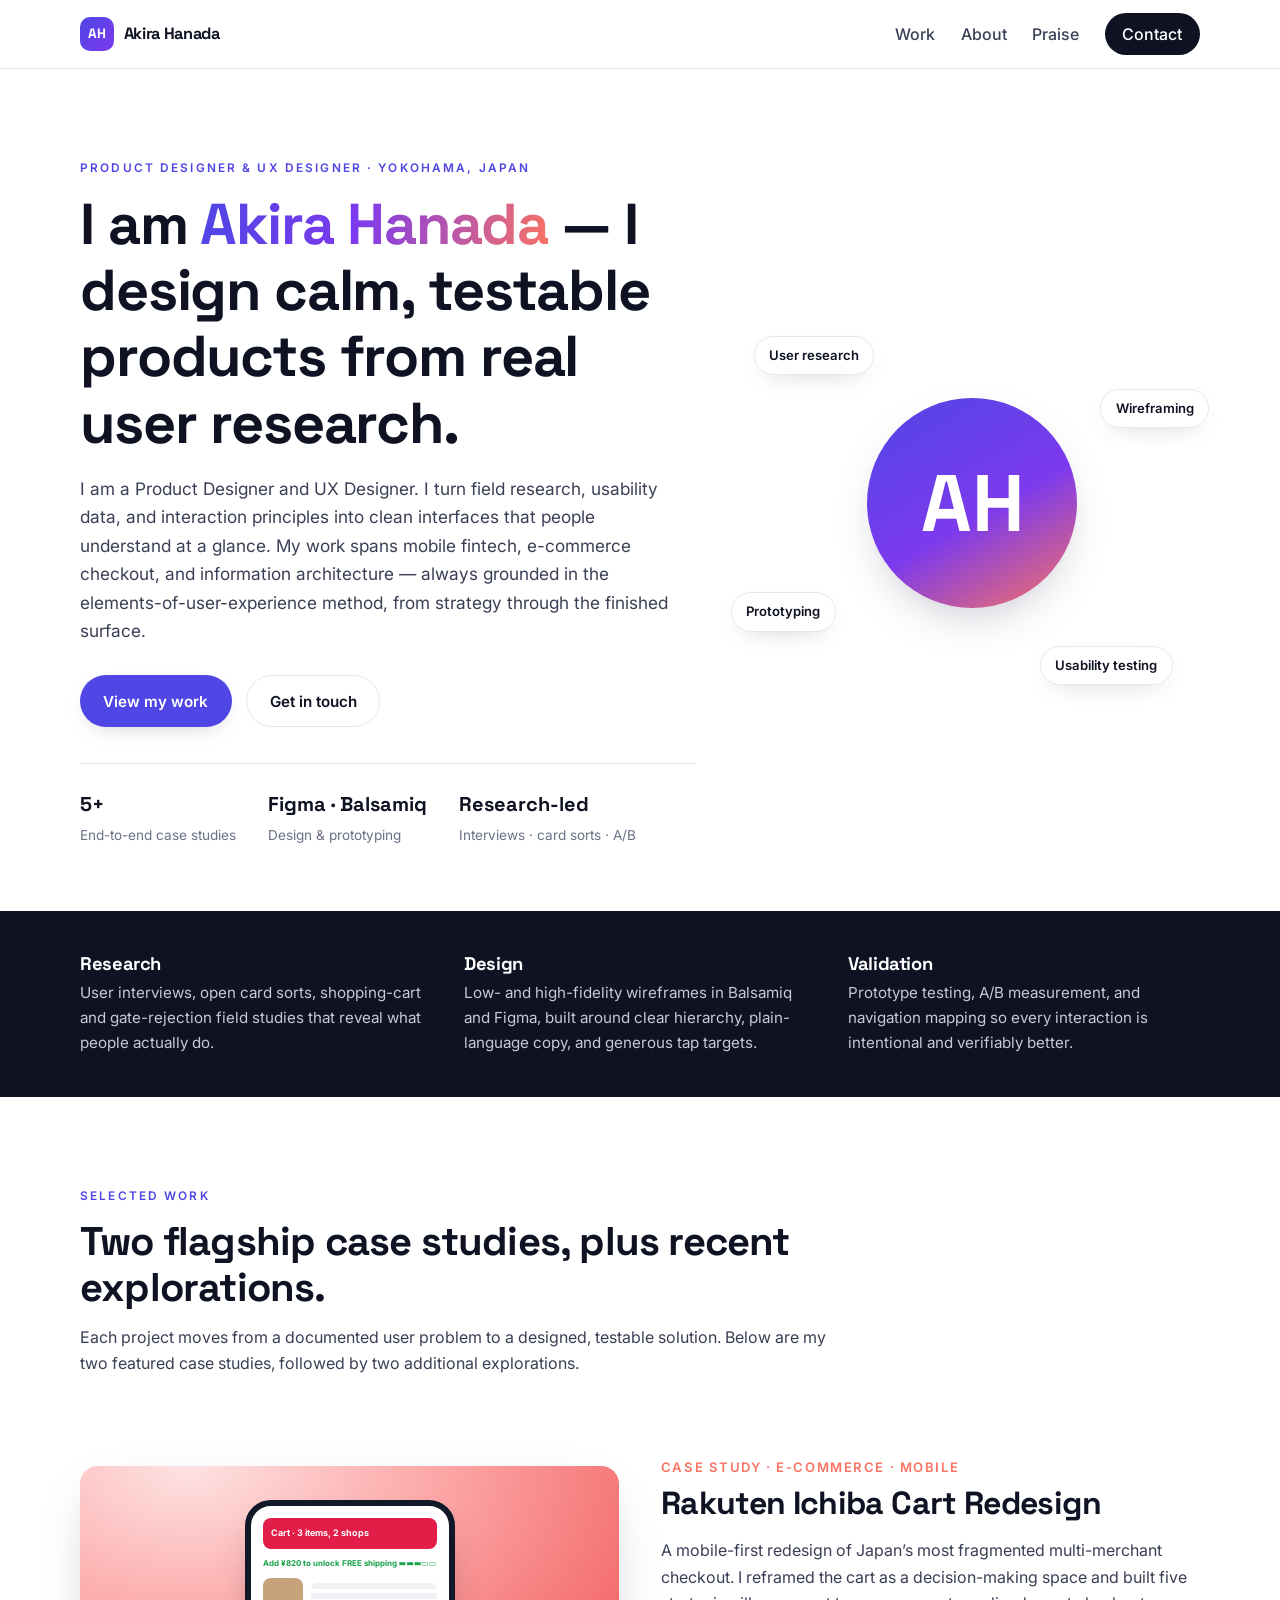
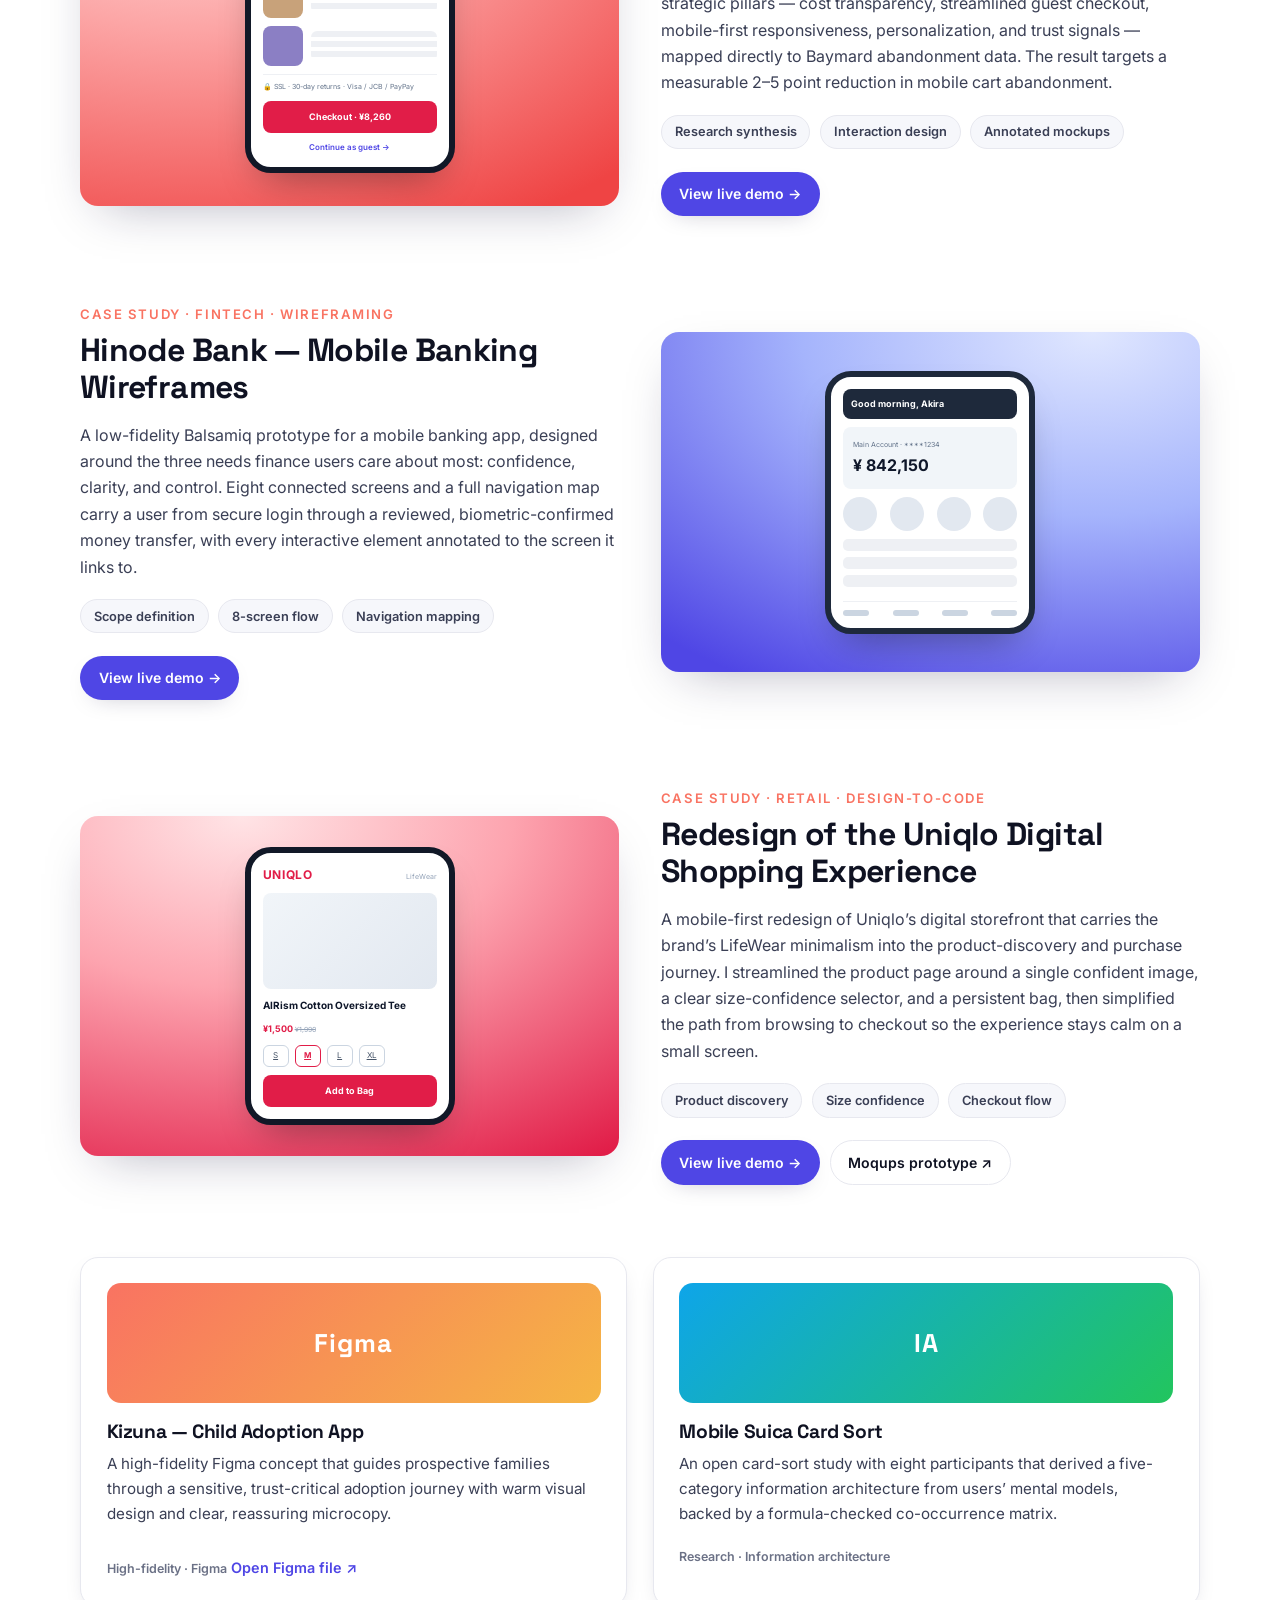
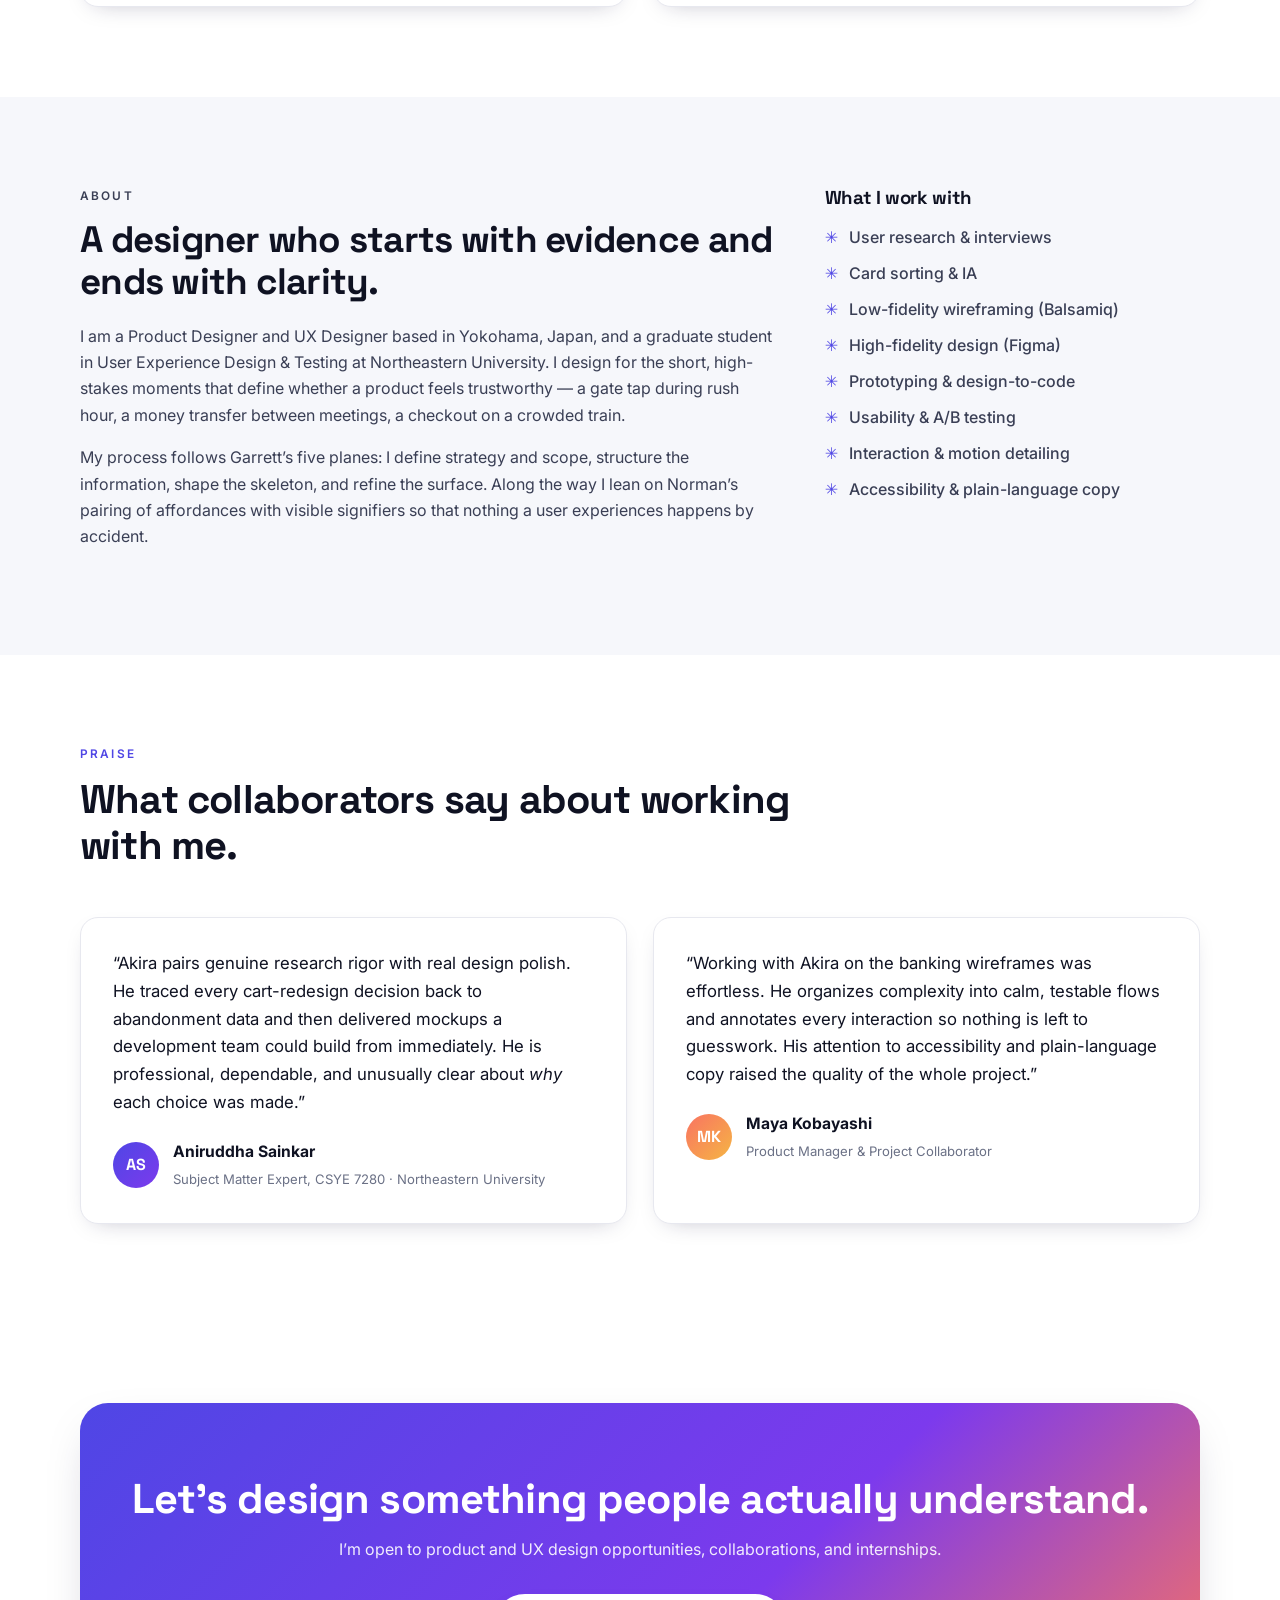
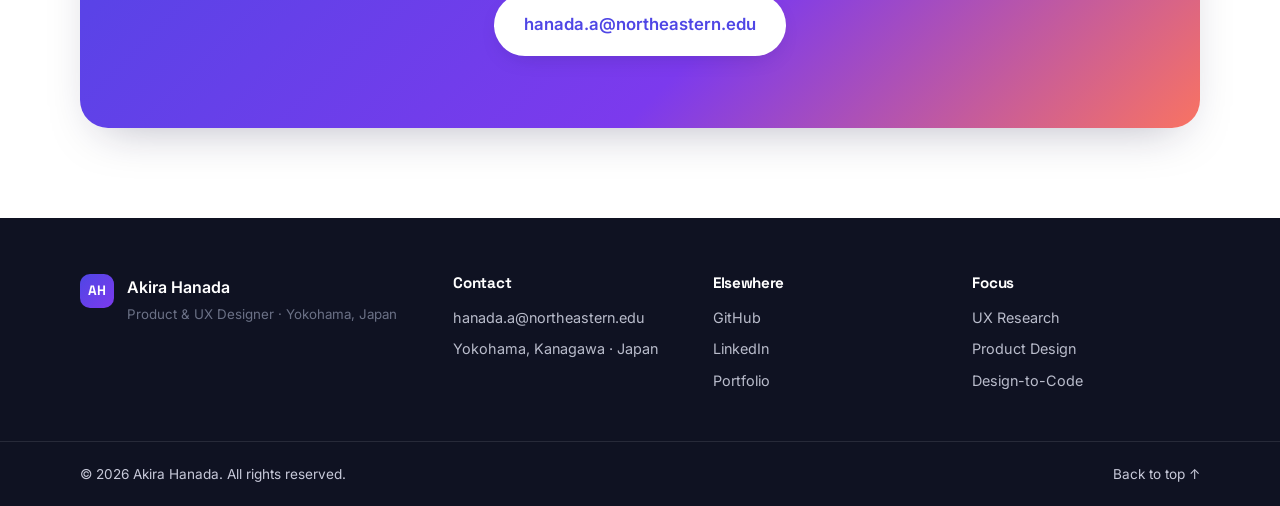
==== commit 2459a39f: "Add Moqups link to Uniqlo project and Figma link to Kizuna card" ====
--- a/index.html
+++ b/index.html
@@ -204,6 +204,7 @@
             </ul>
             <div class="project__links">
               <a href="uniqlo/" class="btn btn--primary btn--sm">View live demo →</a>
+              <a href="https://app.moqups.com/qISfQZ2JssPdmP2m6q9OVfwlMG4EX3Om/view/page/ad64222d5" target="_blank" rel="noopener" class="btn btn--ghost btn--sm">Moqups prototype ↗</a>
             </div>
           </div>
         </article>
@@ -218,8 +219,7 @@
               sensitive, trust-critical adoption journey with warm visual design and
               clear, reassuring microcopy.
             </p>
-            <span class="card__tag">High-fidelity · Figma</span>
-          </article>
+            <span class="card__tag">High-fidelity · Figma</span>            <a href="https://www.figma.com/design/eRHrj6UKkeahM0CeZkoTVk/Untitled?node-id=0-1&amp;t=56pMF4GGDyT8dt07-1" target="_blank" rel="noopener" class="card__link">Open Figma file ↗</a>          </article>
 
           <article class="card">
             <div class="card__art card__art--sort" aria-hidden="true">IA</div>
--- a/styles.css
+++ b/styles.css
@@ -159,7 +159,7 @@
 .project__desc { color: var(--ink-soft); }
 .project__meta { list-style: none; display: flex; flex-wrap: wrap; gap: .6rem; padding: 0; margin: 1.2rem 0 0; }
 .project__meta li { background: var(--bg-soft); border: 1px solid var(--line); padding: .35rem .8rem; border-radius: 999px; font-size: .8rem; font-weight: 600; color: var(--ink-soft); }
-.project__links { margin-top: 1.4rem; }
+.project__links { margin-top: 1.4rem; display: flex; gap: .6rem; flex-wrap: wrap; }
 
 .project__media {
   border-radius: var(--radius); min-height: 340px; display: grid; place-items: center;
@@ -227,6 +227,8 @@
 .card h3 { font-size: 1.2rem; margin-bottom: .5rem; }
 .card p { color: var(--ink-soft); font-size: .95rem; margin: 0 0 1rem; }
 .card__tag { font-size: .78rem; font-weight: 600; color: var(--muted); }
+.card__link { display: inline-block; margin-top: .9rem; font-weight: 600; font-size: .9rem; color: var(--brand); transition: gap .2s; }
+.card__link:hover { text-decoration: underline; }
 
 /* ===== About ===== */
 .about { display: grid; grid-template-columns: 1.3fr .7fr; gap: 3rem; }
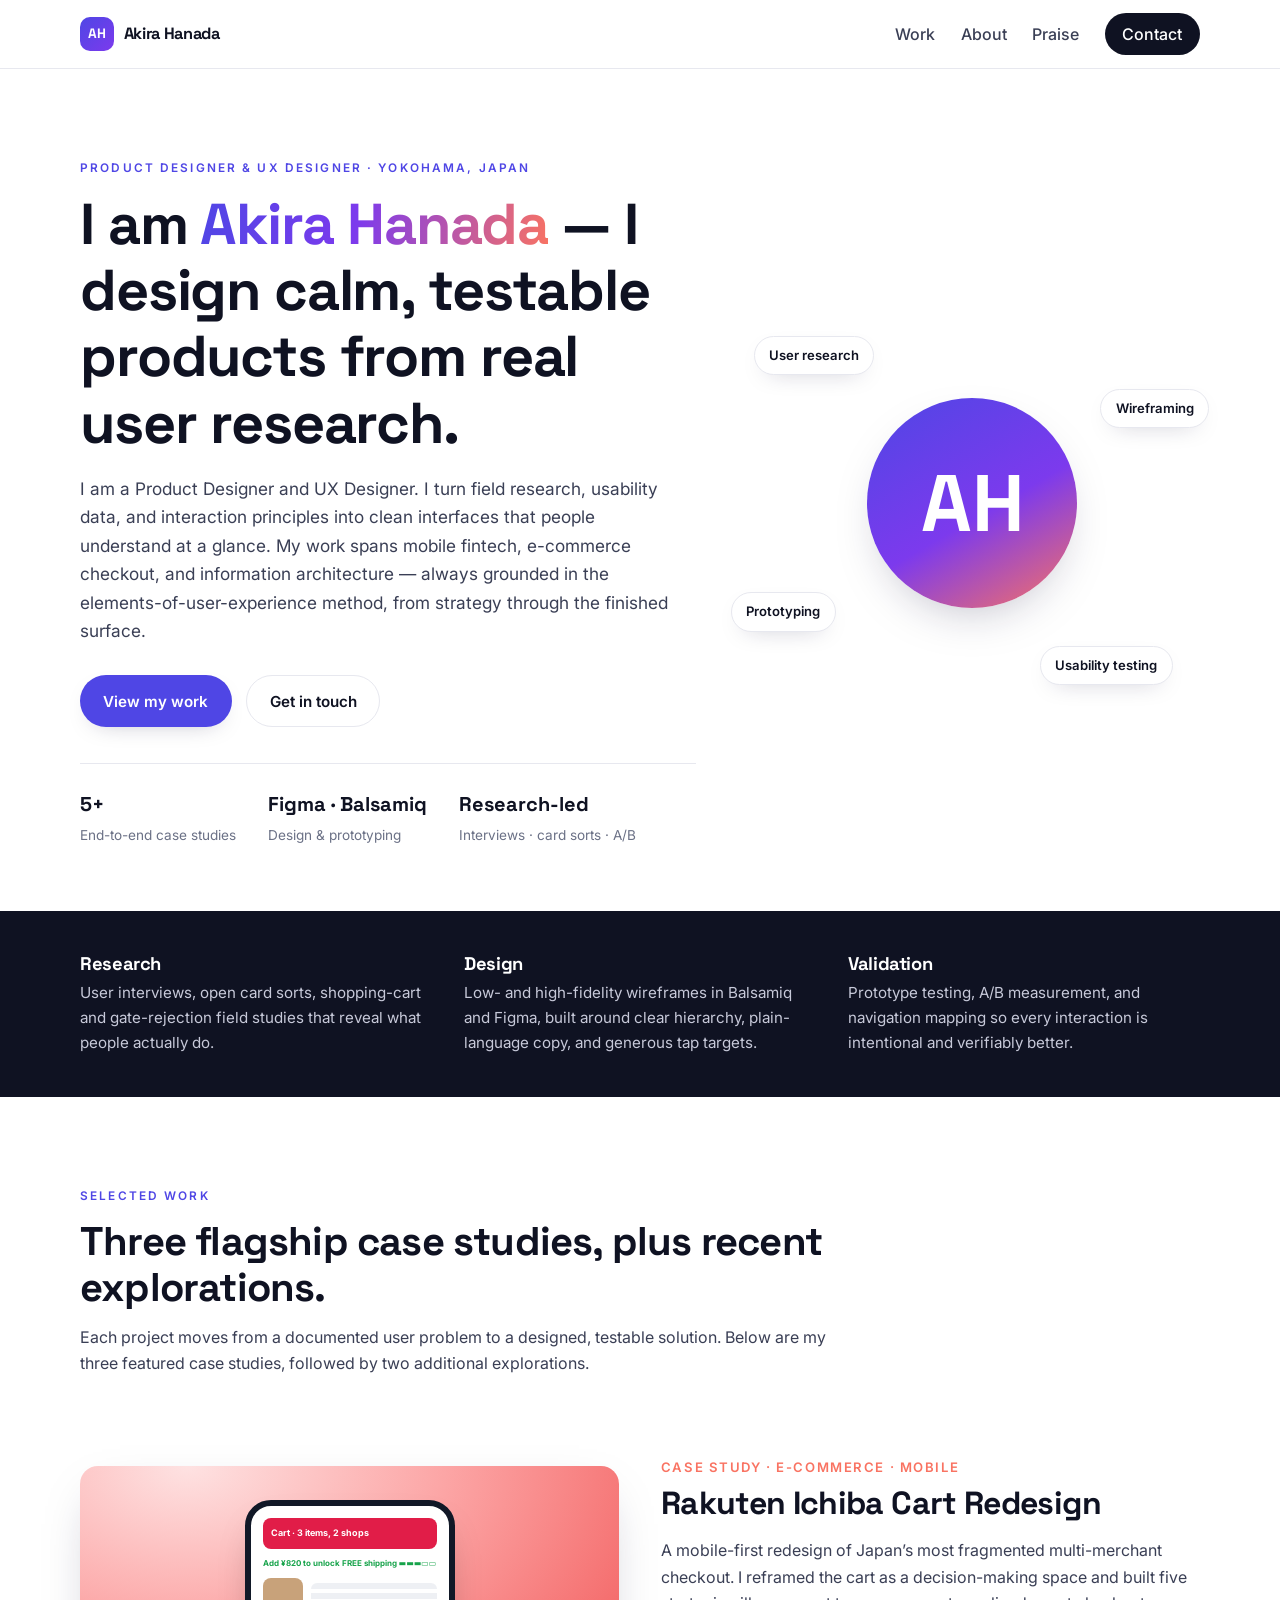
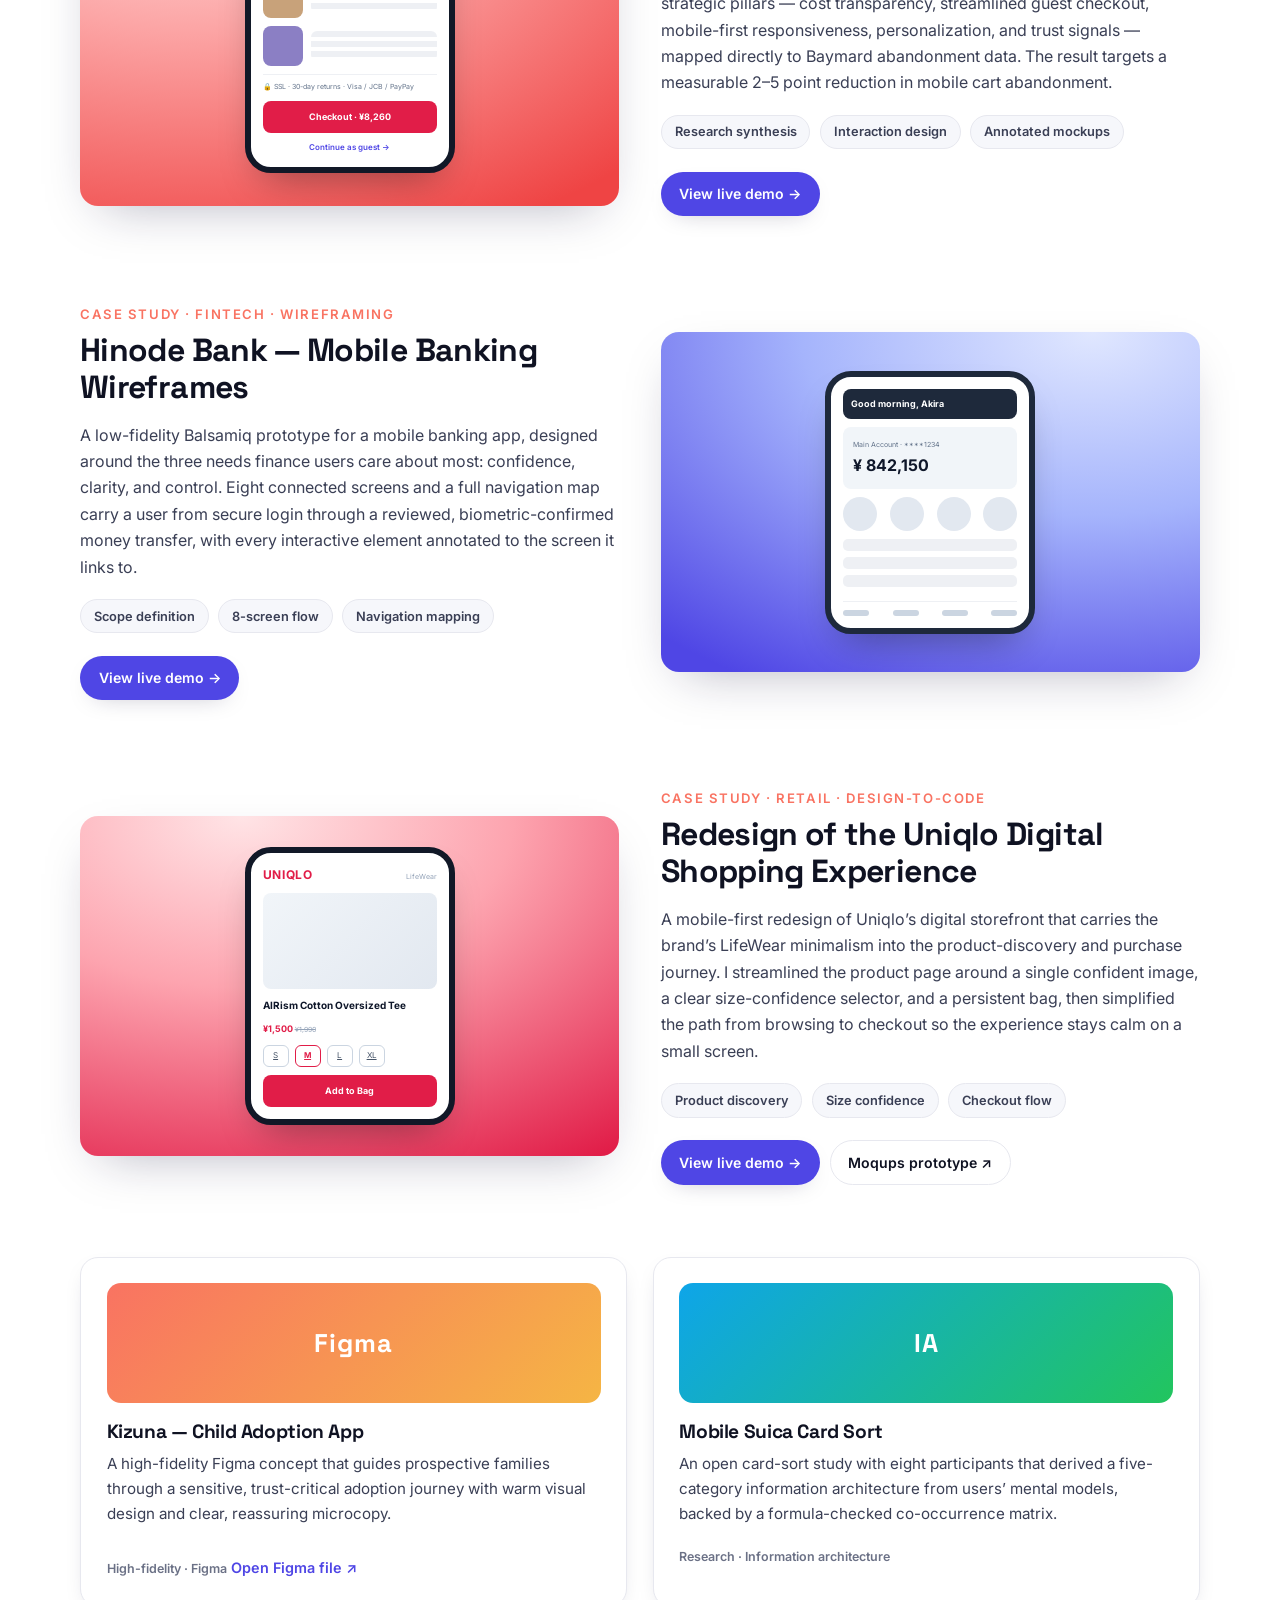
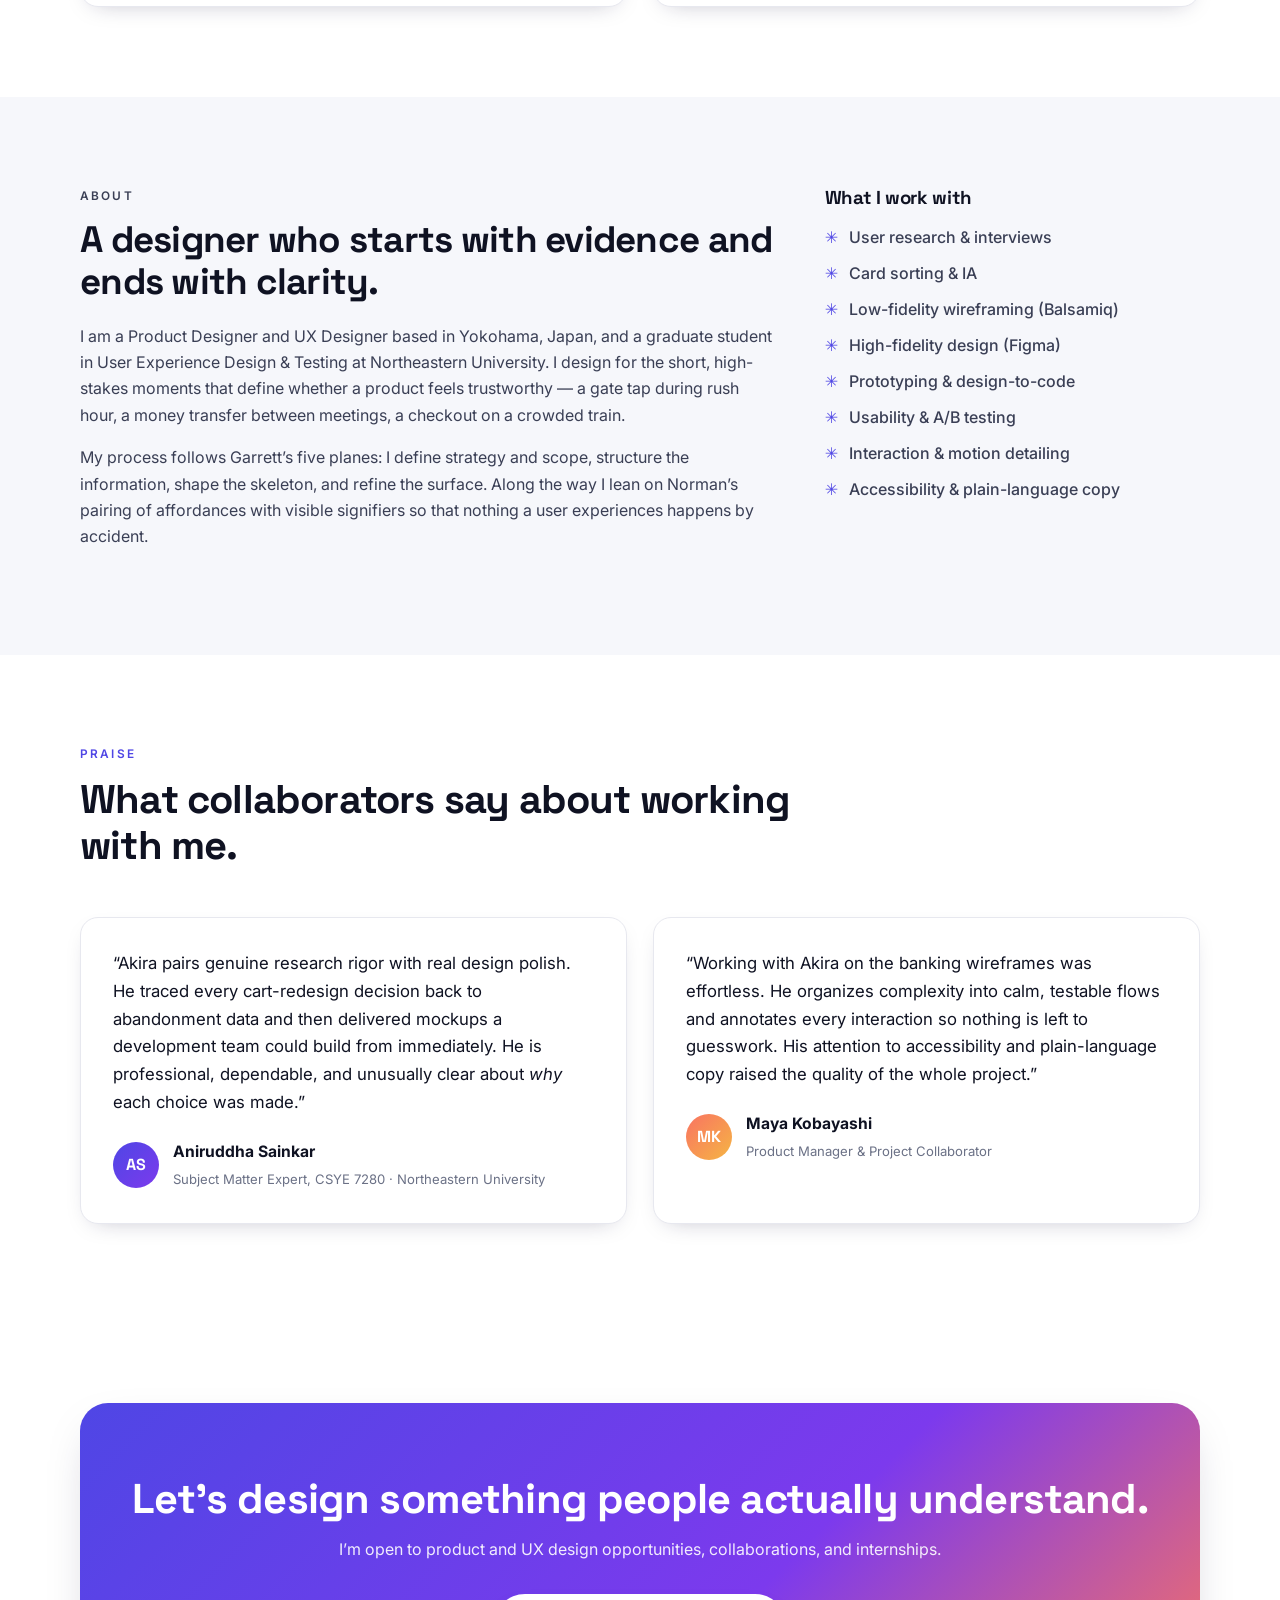
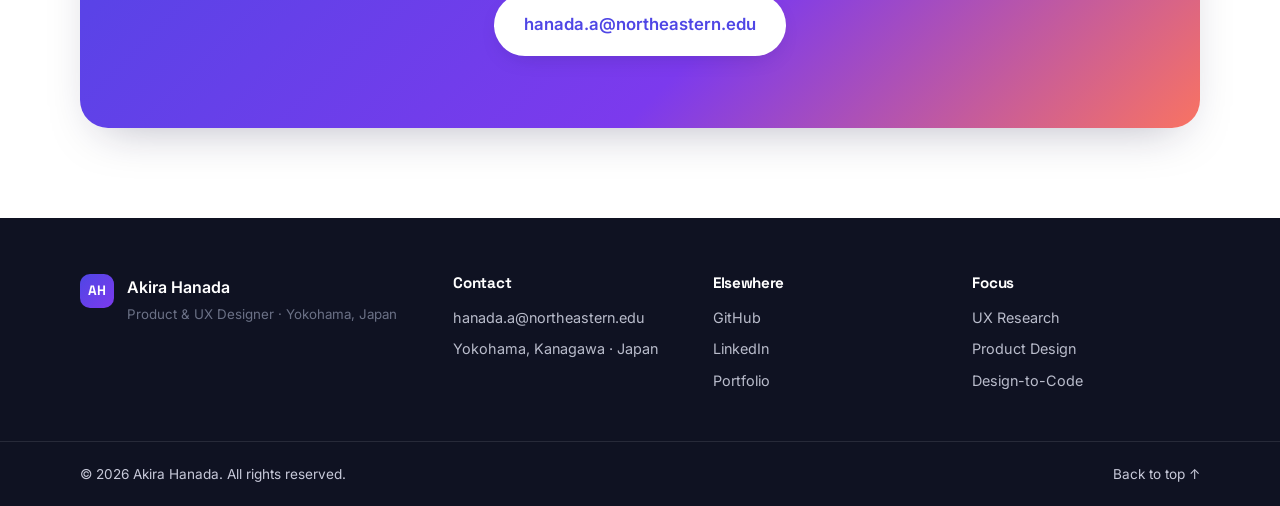
==== commit 02ef5269: "Align Work section to three flagship case studies for consistency with Word doc" ====
--- a/index.html
+++ b/index.html
@@ -105,10 +105,10 @@
       <div class="container">
         <header class="section__head">
           <p class="eyebrow">Selected work</p>
-          <h2>Two flagship case studies, plus recent explorations.</h2>
+          <h2>Three flagship case studies, plus recent explorations.</h2>
           <p class="section__sub">
             Each project moves from a documented user problem to a designed,
-            testable solution. Below are my two featured case studies, followed by
+            testable solution. Below are my three featured case studies, followed by
             two additional explorations.
           </p>
         </header>
@@ -342,7 +342,7 @@
       <div class="footer__col">
         <h4>Elsewhere</h4>
         <a href="https://github.com/akirahanada" target="_blank" rel="noopener">GitHub</a>
-        <a href="https://www.linkedin.com/in/akirahanada" target="_blank" rel="noopener">LinkedIn</a>
+        <a href="https://www.linkedin.com/in/akira-hanada-a70102239" target="_blank" rel="noopener">LinkedIn</a>
         <a href="https://akirahanada.github.io/" target="_blank" rel="noopener">Portfolio</a>
       </div>
 
